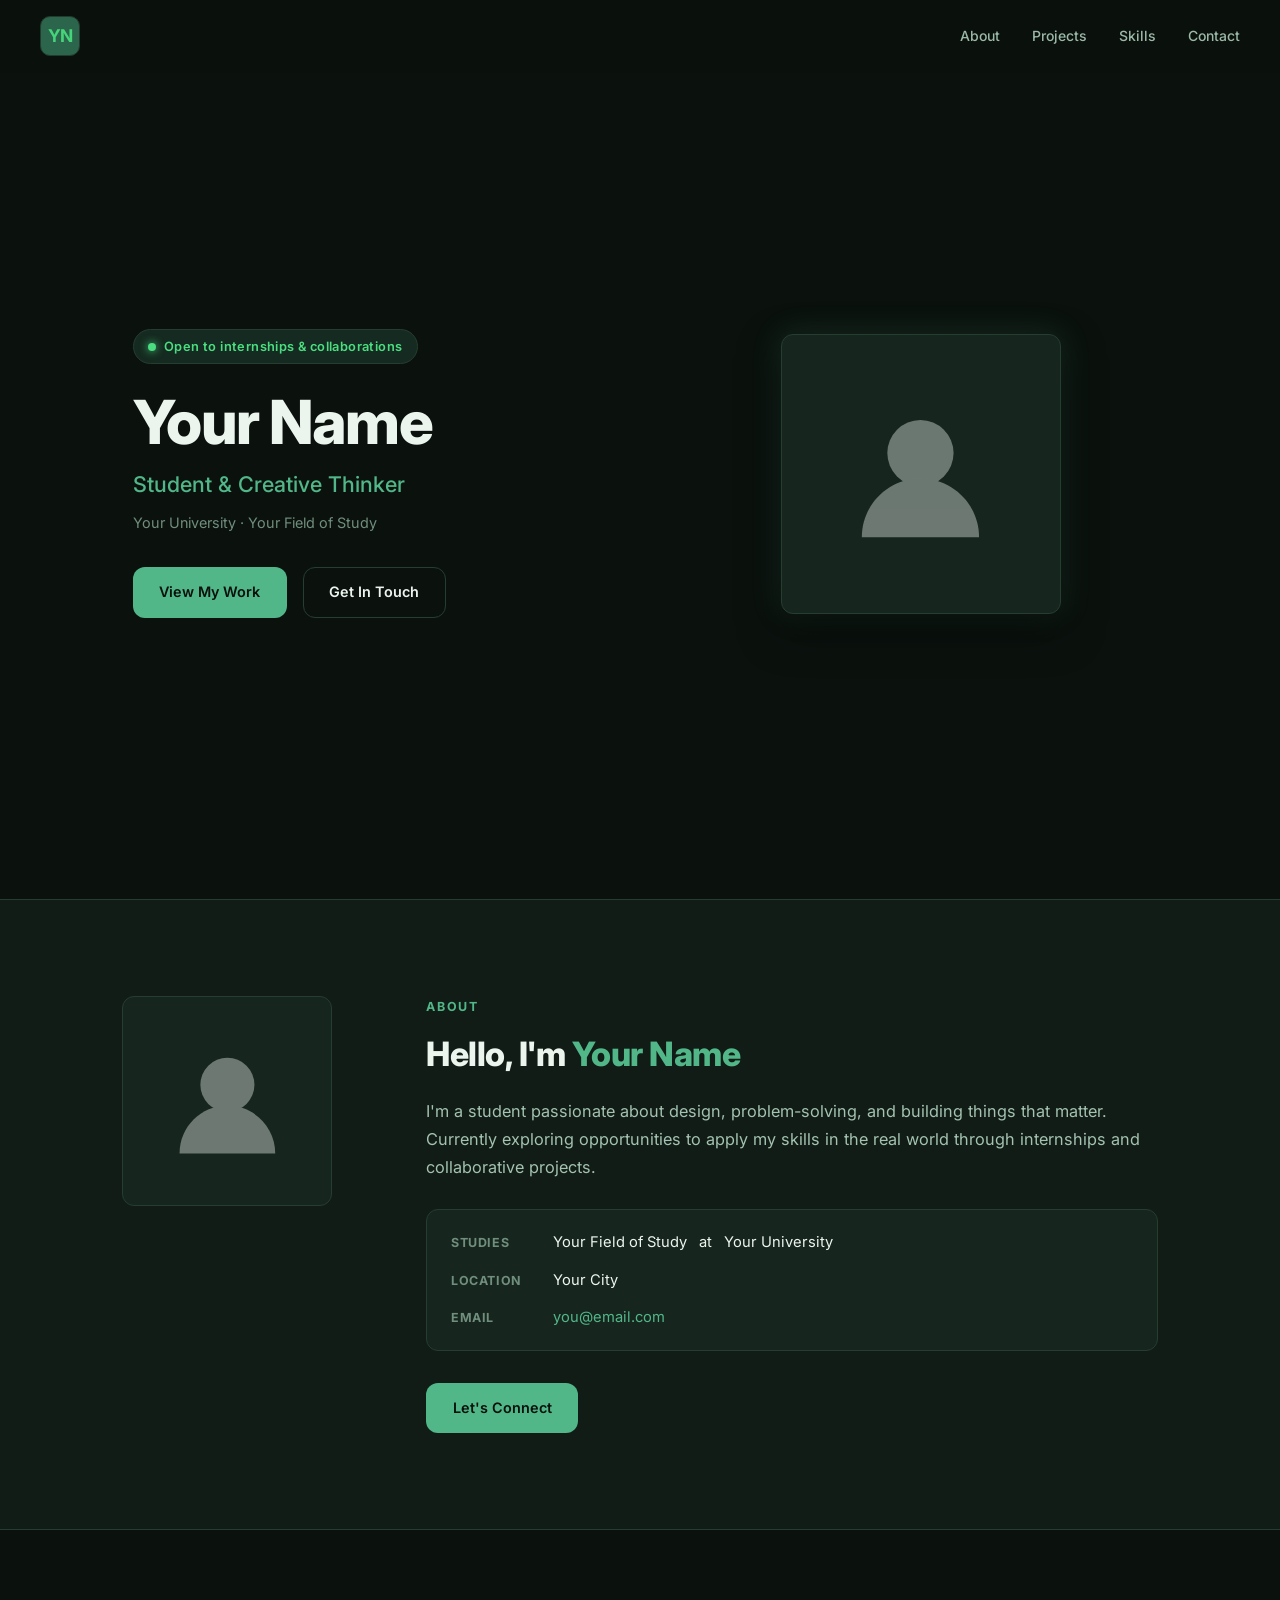
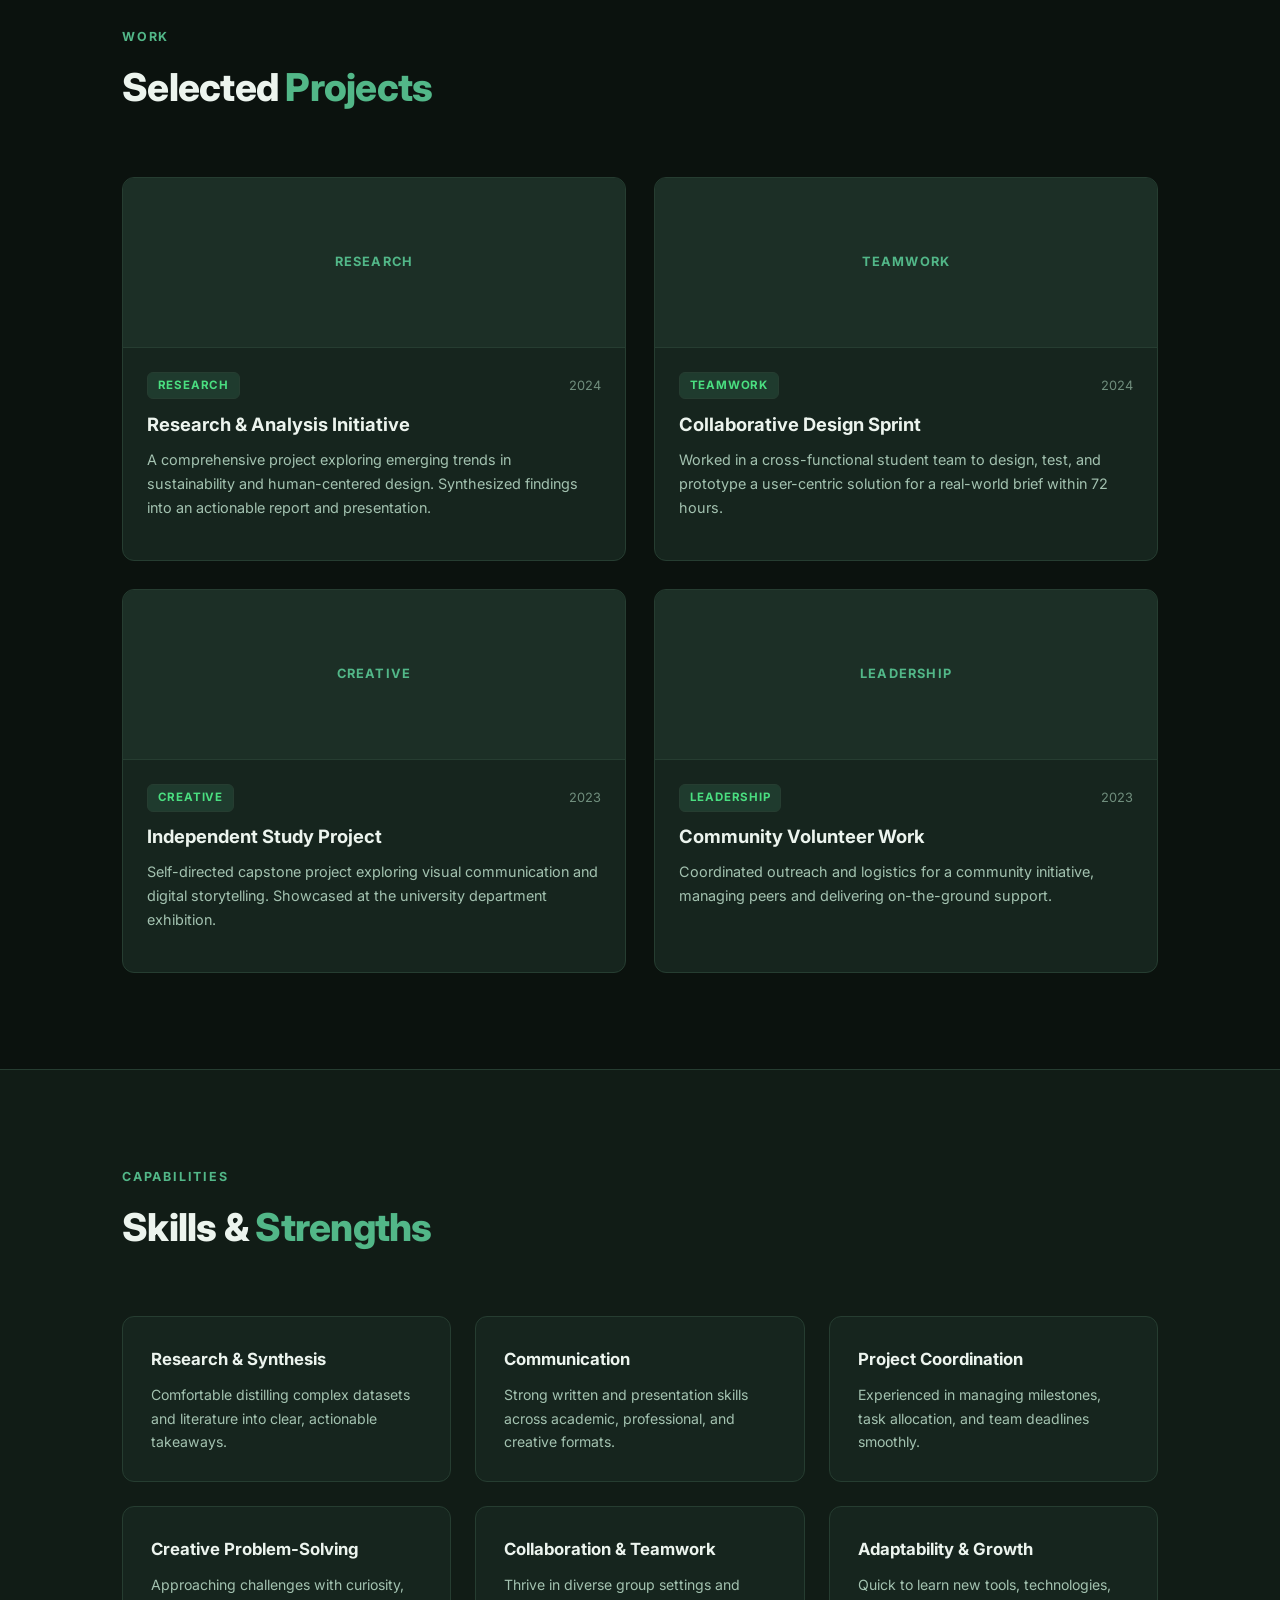
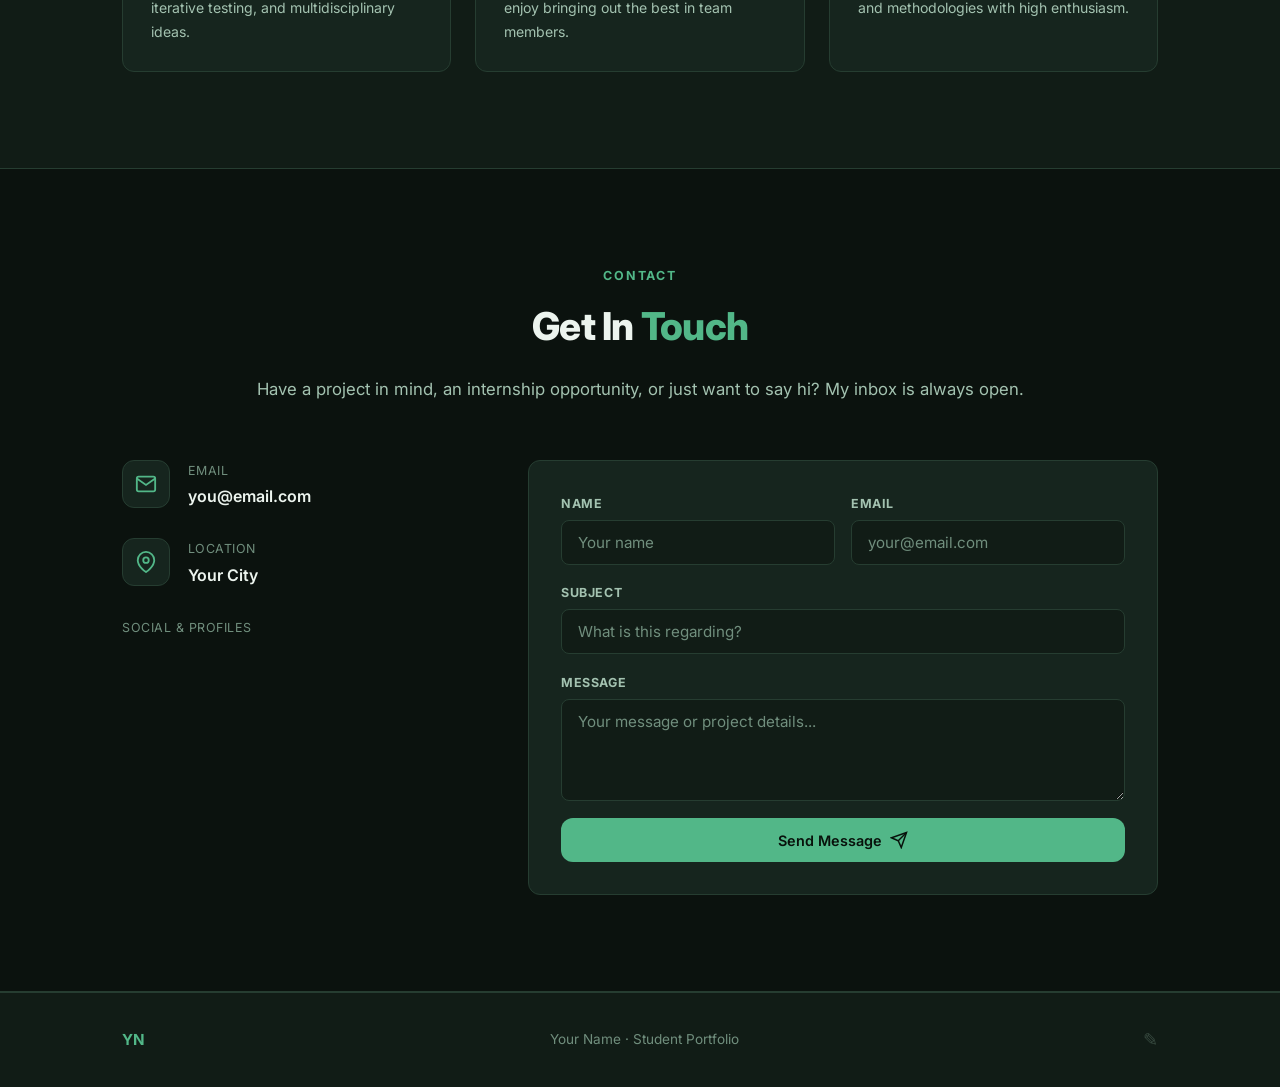
==== index.html @ 448040af "Add image upload capability, theme customization panel, and clean password placeholders" ====
<!DOCTYPE html>
<html lang="en">
<head>
  <meta charset="UTF-8" />
  <meta name="viewport" content="width=device-width, initial-scale=1.0" />
  <title>Portfolio</title>
  <link rel="stylesheet" href="style.css" />
  <link rel="preconnect" href="https://fonts.googleapis.com" />
  <link rel="preconnect" href="https://fonts.gstatic.com" crossorigin />
  <link href="https://fonts.googleapis.com/css2?family=Inter:wght@300;400;500;600;700;800&family=Outfit:wght@400;600;700&family=Playfair+Display:wght@600;700&family=Space+Grotesk:wght@500;700&display=swap" rel="stylesheet" />
</head>
<body>

  <!-- NAVBAR -->
  <nav class="navbar">
    <a href="#home" class="monogram" id="monogram">YN</a>
    <ul class="nav-links">
      <li><a href="#about">About</a></li>
      <li><a href="#projects">Projects</a></li>
      <li><a href="#skills">Skills</a></li>
      <li><a href="#contact">Contact</a></li>
    </ul>
    <button class="hamburger" id="hamburger" aria-label="Toggle menu">
      <span></span><span></span><span></span>
    </button>
  </nav>

  <!-- HERO -->
  <section id="home" class="hero">
    <div class="hero-left">
      <div class="hero-left-inner">
        <div class="hero-availability" id="hero-availability">
          <span class="hero-badge-dot"></span>
          <span id="hero-availability-text">Open to internships &amp; collaborations</span>
        </div>
        <h1 id="hero-name">Your Name</h1>
        <p class="hero-tagline" id="hero-tagline">Student &amp; Creative Thinker</p>
        <p class="hero-school" id="hero-school"></p>
        <div class="hero-cta">
          <a href="#projects" class="btn btn-green">View My Work</a>
          <a href="#contact" class="btn btn-outline">Get In Touch</a>
        </div>
      </div>
    </div>
    <div class="hero-right">
      <div class="hero-photo" id="hero-photo">
        <svg viewBox="0 0 120 120" fill="currentColor" xmlns="http://www.w3.org/2000/svg">
          <circle cx="60" cy="44" r="26" />
          <path d="M14 110c0-25.405 20.595-46 46-46s46 20.595 46 46" />
        </svg>
      </div>
    </div>
  </section>

  <!-- ABOUT -->
  <section id="about" class="section about reveal">
    <div class="container">
      <div class="about-grid">
        <div class="about-photo-wrap">
          <div class="about-photo" id="about-photo">
            <svg viewBox="0 0 120 120" fill="currentColor" xmlns="http://www.w3.org/2000/svg">
              <circle cx="60" cy="44" r="26" />
              <path d="M14 110c0-25.405 20.595-46 46-46s46 20.595 46 46" />
            </svg>
          </div>
        </div>
        <div class="about-content">
          <p class="label">About</p>
          <h2>Hello, I'm <span class="green-accent" id="about-name">Your Name</span></h2>
          <p class="about-bio" id="about-bio"></p>
          <div class="about-details">
            <div class="about-detail">
              <span class="detail-label">Studies</span>
              <span id="about-program"></span> at <span id="about-school"></span>
            </div>
            <div class="about-detail">
              <span class="detail-label">Location</span>
              <span id="about-location"></span>
            </div>
            <div class="about-detail">
              <span class="detail-label">Email</span>
              <a id="about-email-link" href="#" class="detail-link">
                <span id="about-email"></span>
              </a>
            </div>
          </div>
          <a href="#contact" class="btn btn-green">Let's Connect</a>
        </div>
      </div>
    </div>
  </section>

  <!-- PROJECTS -->
  <section id="projects" class="section projects">
    <div class="container">
      <div class="section-header reveal">
        <p class="label">Work</p>
        <h2>Selected <span class="green-accent">Projects</span></h2>
      </div>
      <div class="projects-grid reveal" id="projects-grid">
        <!-- Rendered by script.js -->
      </div>
    </div>
  </section>

  <!-- SKILLS -->
  <section id="skills" class="section skills">
    <div class="container">
      <div class="section-header reveal">
        <p class="label">Capabilities</p>
        <h2>Skills &amp; <span class="green-accent">Strengths</span></h2>
      </div>
      <div class="skills-grid reveal" id="skills-grid">
        <!-- Rendered by script.js -->
      </div>
    </div>
  </section>

  <!-- CONTACT -->
  <section id="contact" class="section contact reveal">
    <div class="container">
      <div class="section-header center">
        <p class="label center">Contact</p>
        <h2>Get In <span class="green-accent">Touch</span></h2>
      </div>
      <p class="contact-sub" id="contact-message">Have a project in mind, an internship opportunity, or just want to say hi? My inbox is always open.</p>
      
      <div class="contact-grid">
        <!-- Contact Info -->
        <div class="contact-info">
          <div class="contact-item">
            <div class="contact-icon">
              <svg xmlns="http://www.w3.org/2000/svg" width="22" height="22" viewBox="0 0 24 24" fill="none" stroke="currentColor" stroke-width="2"><path d="M4 4h16c1.1 0 2 .9 2 2v12c0 1.1-.9 2-2 2H4c-1.1 0-2-.9-2-2V6c0-1.1.9-2 2-2z"/><polyline points="22,6 12,13 2,6"/></svg>
            </div>
            <div>
              <p class="contact-item-label">Email</p>
              <a href="mailto:you@email.com" class="contact-item-value" id="contact-email-val">you@email.com</a>
            </div>
          </div>

          <div class="contact-item">
            <div class="contact-icon">
              <svg xmlns="http://www.w3.org/2000/svg" width="22" height="22" viewBox="0 0 24 24" fill="none" stroke="currentColor" stroke-width="2"><path d="M21 10c0 7-9 13-9 13s-9-6-9-13a9 9 0 0118 0z"/><circle cx="12" cy="10" r="3"/></svg>
            </div>
            <div>
              <p class="contact-item-label">Location</p>
              <span class="contact-item-value" id="contact-location-val">Your City</span>
            </div>
          </div>

          <div>
            <p class="contact-item-label" style="margin-bottom: 0.75rem;">Social &amp; Profiles</p>
            <div class="social-links">
              <a id="social-linkedin" href="#" class="social-link" aria-label="LinkedIn" target="_blank" rel="noopener">
                <svg width="20" height="20" viewBox="0 0 24 24" fill="none" stroke="currentColor" stroke-width="2"><path d="M16 8a6 6 0 016 6v7h-4v-7a2 2 0 00-2-2 2 2 0 00-2 2v7h-4v-7a6 6 0 016-6z"/><rect x="2" y="9" width="4" height="12"/><circle cx="4" cy="4" r="2"/></svg>
              </a>
              <a id="social-github" href="#" class="social-link" aria-label="GitHub" target="_blank" rel="noopener">
                <svg width="20" height="20" viewBox="0 0 24 24" fill="none" stroke="currentColor" stroke-width="2"><path d="M9 19c-5 1.5-5-2.5-7-3m14 6v-3.87a3.37 3.37 0 00-.94-2.61c3.14-.35 6.44-1.54 6.44-7A5.44 5.44 0 0020 4.77 5.07 5.07 0 0019.91 1S18.73.65 16 2.48a13.38 13.38 0 00-7 0C6.27.65 5.09 1 5.09 1A5.07 5.07 0 005 4.77a5.44 5.44 0 00-1.5 3.78c0 5.42 3.3 6.61 6.44 7A3.37 3.37 0 009 18.13V22"/></svg>
              </a>
              <a id="social-twitter" href="#" class="social-link" aria-label="Twitter" target="_blank" rel="noopener">
                <svg width="20" height="20" viewBox="0 0 24 24" fill="none" stroke="currentColor" stroke-width="2"><path d="M23 3a10.9 10.9 0 01-3.14 1.53 4.48 4.48 0 00-7.86 3v1A10.66 10.66 0 013 4s-4 9 5 13a11.64 11.64 0 01-7 2c9 5 20 0 20-11.5a4.5 4.5 0 00-.08-.83A7.72 7.72 0 0023 3z"/></svg>
              </a>
              <a id="social-instagram" href="#" class="social-link" aria-label="Instagram" target="_blank" rel="noopener">
                <svg width="20" height="20" viewBox="0 0 24 24" fill="none" stroke="currentColor" stroke-width="2"><rect x="2" y="2" width="20" height="20" rx="5" ry="5"/><path d="M16 11.37A4 4 0 1112.63 8 4 4 0 0116 11.37z"/><line x1="17.5" y1="6.5" x2="17.51" y2="6.5"/></svg>
              </a>
            </div>
          </div>
        </div>

        <!-- Interactive Contact Form -->
        <form class="contact-form" id="contactForm">
          <div class="form-row">
            <div class="form-group">
              <label for="c-name">Name</label>
              <input type="text" id="c-name" placeholder="Your name" required />
            </div>
            <div class="form-group">
              <label for="c-email">Email</label>
              <input type="email" id="c-email" placeholder="your@email.com" required />
            </div>
          </div>
          <div class="form-group">
            <label for="c-subject">Subject</label>
            <input type="text" id="c-subject" placeholder="What is this regarding?" />
          </div>
          <div class="form-group">
            <label for="c-message">Message</label>
            <textarea id="c-message" rows="4" placeholder="Your message or project details..." required></textarea>
          </div>
          <button type="submit" class="btn btn-green btn-full">
            Send Message
            <svg xmlns="http://www.w3.org/2000/svg" width="18" height="18" viewBox="0 0 24 24" fill="none" stroke="currentColor" stroke-width="2"><line x1="22" y1="2" x2="11" y2="13"/><polygon points="22 2 15 22 11 13 2 9 22 2"/></svg>
          </button>
          <p class="form-success" id="formSuccess">✓ Message sent! Thank you for reaching out.</p>
        </form>
      </div>
    </div>
  </section>

  <!-- FOOTER -->
  <footer class="footer">
    <div class="container footer-inner">
      <span class="footer-monogram" id="footer-monogram">YN</span>
      <p id="footer-name"></p>
      <a href="admin.html" class="admin-link" title="Admin Dashboard">&#9998;</a>
    </div>
  </footer>

  <script src="script.js"></script>
</body>
</html>
---- style.css ----
/* ─── RESET & BASE ─── */
*, *::before, *::after { box-sizing: border-box; margin: 0; padding: 0; }

:root {
  --font-family: 'Inter', sans-serif;
  --bg:          #0b120e;
  --bg-subtle:   #111c16;
  --bg-card:     #16251e;
  --bg-card-alt: #1c2f26;
  --border:      #263d31;
  --border-focus:#4ade80;
  
  --text:        #ecf4ee;
  --text-mid:    #a3c2b0;
  --text-muted:  #708e7d;
  
  --green:       #52b788;
  --green-bright:#4ade80;
  --green-dark:  #2d6a4f;
  --green-glow:  rgba(82, 183, 136, 0.18);
  --green-badge: rgba(82, 183, 136, 0.15);

  --radius:      12px;
  --transition:  0.25s ease;
  --shadow:      0 4px 24px rgba(0,0,0,0.35);
}

html { scroll-behavior: smooth; }
body {
  font-family: var(--font-family);
  background: var(--bg);
  color: var(--text);
  line-height: 1.7;
  overflow-x: hidden;
  transition: background-color var(--transition), color var(--transition);
}
a { text-decoration: none; color: inherit; }
ul { list-style: none; }

::-webkit-scrollbar { width: 6px; }
::-webkit-scrollbar-track { background: var(--bg); }
::-webkit-scrollbar-thumb { background: var(--border); border-radius: 3px; }

/* ─── NAVBAR ─── */
.navbar {
  position: fixed; top: 0; left: 0; right: 0; z-index: 100;
  display: flex; align-items: center; justify-content: space-between;
  padding: 1rem 2.5rem;
  background: var(--bg);
  opacity: 0.96;
  backdrop-filter: blur(14px);
  border-bottom: 1px solid transparent;
  transition: border-color var(--transition), box-shadow var(--transition);
}
.navbar.scrolled {
  border-color: var(--border);
  box-shadow: 0 4px 20px rgba(0,0,0,0.5);
}
.monogram {
  font-size: 1.1rem; font-weight: 700; letter-spacing: -0.5px;
  width: 40px; height: 40px; border-radius: 10px;
  background: var(--green-dark); color: var(--green-bright);
  border: 1px solid var(--border);
  display: flex; align-items: center; justify-content: center;
}
.nav-links { display: flex; gap: 2rem; }
.nav-links a {
  font-size: 0.875rem; font-weight: 500;
  color: var(--text-mid);
  transition: color var(--transition);
  position: relative;
  padding-bottom: 2px;
}
.nav-links a::after {
  content: ''; position: absolute; bottom: -2px; left: 0;
  width: 0; height: 2px; background: var(--green);
  transition: width var(--transition); border-radius: 2px;
}
.nav-links a:hover { color: var(--text); }
.nav-links a:hover::after { width: 100%; }

.hamburger {
  display: none; flex-direction: column; gap: 5px;
  background: none; border: none; cursor: pointer; padding: 4px;
}
.hamburger span {
  display: block; width: 22px; height: 2px;
  background: var(--text); border-radius: 2px;
}

/* ─── BUTTONS ─── */
.btn {
  display: inline-flex; align-items: center; justify-content: center; gap: 8px;
  padding: 0.75rem 1.6rem; border-radius: var(--radius);
  font-weight: 600; font-size: 0.9rem;
  transition: all var(--transition);
  border: 1.5px solid transparent; cursor: pointer;
  font-family: inherit;
}
.btn-green {
  background: var(--green);
  color: #08110b;
}
.btn-green:hover {
  background: var(--green-bright);
  box-shadow: 0 0 20px var(--green-glow);
}
.btn-outline {
  background: transparent;
  border-color: var(--border);
  color: var(--text);
}
.btn-outline:hover {
  border-color: var(--green);
  color: var(--green-bright);
  background: var(--green-badge);
}
.btn-full { width: 100%; }

/* ─── HERO ─── */
.hero {
  min-height: 100vh;
  display: flex;
  align-items: center;
  position: relative;
  border-bottom: 1px solid var(--border);
}
.hero-left {
  flex: 1.2;
  display: flex;
  align-items: center;
  justify-content: flex-end;
  padding: 8rem 4rem 5rem 2.5rem;
}
.hero-left-inner { max-width: 520px; width: 100%; }

.hero-availability {
  display: inline-flex; align-items: center; gap: 8px;
  background: var(--green-badge);
  border: 1px solid var(--border);
  color: var(--green-bright);
  font-size: 0.8rem; font-weight: 600; letter-spacing: 0.4px;
  padding: 0.35rem 0.9rem; border-radius: 20px;
  margin-bottom: 1.5rem;
}
.hero-badge-dot {
  width: 8px; height: 8px; border-radius: 50%;
  background: var(--green-bright);
  box-shadow: 0 0 8px var(--green-bright);
}

.hero-left h1 {
  font-size: clamp(2.4rem, 5vw, 3.8rem);
  font-weight: 800; color: var(--text);
  letter-spacing: -1.5px; line-height: 1.12;
  margin-bottom: 0.6rem;
}
.hero-tagline {
  font-size: clamp(1.1rem, 2.2vw, 1.35rem);
  color: var(--green); font-weight: 500;
  margin-bottom: 0.5rem;
}
.hero-school {
  font-size: 0.9rem; color: var(--text-muted);
  margin-bottom: 2rem;
}
.hero-cta { display: flex; gap: 1rem; flex-wrap: wrap; }

.hero-right {
  flex: 0.9;
  display: flex; align-items: center; justify-content: flex-start;
  padding: 8rem 2.5rem 5rem 4rem;
}
.hero-photo {
  width: 280px; height: 280px;
  border-radius: var(--radius);
  background: var(--bg-card);
  border: 1px solid var(--border);
  display: flex; align-items: center; justify-content: center;
  overflow: hidden;
  background-size: cover; background-position: center;
  box-shadow: 0 16px 40px rgba(0,0,0,0.5), 0 0 30px var(--green-glow);
}
.hero-photo svg { width: 55%; height: 55%; opacity: 0.4; }
.hero-photo.has-photo svg { display: none; }

/* ─── SECTIONS ─── */
.section { padding: 6rem 0; border-bottom: 1px solid var(--border); }
.container { max-width: 1100px; margin: 0 auto; padding: 0 2rem; }

.label {
  font-size: 0.78rem; font-weight: 700;
  text-transform: uppercase; letter-spacing: 1.8px;
  color: var(--green); margin-bottom: 0.5rem;
}
.label.center { text-align: center; }
.section-header { margin-bottom: 3.5rem; }
.section-header.center { text-align: center; }
.section-header h2 {
  font-size: clamp(1.8rem, 3.5vw, 2.4rem);
  font-weight: 800; letter-spacing: -0.75px;
}
.green-accent { color: var(--green); }

/* ─── ABOUT ─── */
.about { background: var(--bg-subtle); }
.about-grid { display: grid; grid-template-columns: 240px 1fr; gap: 4rem; align-items: start; }
.about-photo {
  width: 210px; height: 210px; border-radius: var(--radius);
  background: var(--bg-card); border: 1px solid var(--border);
  overflow: hidden;
  display: flex; align-items: center; justify-content: center;
  background-size: cover; background-position: center;
}
.about-photo svg { width: 60%; height: 60%; opacity: 0.4; }
.about-photo.has-photo svg { display: none; }
.about-content h2 { font-size: clamp(1.6rem, 3vw, 2.1rem); font-weight: 800; letter-spacing: -0.5px; margin-bottom: 1rem; }
.about-bio { color: var(--text-mid); margin-bottom: 1.75rem; font-size: 1.02rem; }
.about-details {
  display: flex; flex-direction: column; gap: 0.75rem;
  margin-bottom: 2rem; background: var(--bg-card);
  padding: 1.25rem 1.5rem; border-radius: var(--radius);
  border: 1px solid var(--border);
}
.about-detail { font-size: 0.92rem; display: flex; gap: 0.75rem; align-items: baseline; }
.detail-label {
  font-weight: 700; color: var(--text-muted); min-width: 90px;
  font-size: 0.78rem; text-transform: uppercase; letter-spacing: 0.6px;
}
.detail-link { color: var(--green); }
.detail-link:hover { color: var(--green-bright); text-decoration: underline; }

/* ─── PROJECTS ─── */
.projects-grid { display: grid; grid-template-columns: repeat(2, 1fr); gap: 1.75rem; }
.project-card {
  border: 1px solid var(--border); border-radius: var(--radius);
  overflow: hidden; background: var(--bg-card);
  transition: transform var(--transition), box-shadow var(--transition), border-color var(--transition);
  display: flex; flex-direction: column;
}
.project-card:hover {
  transform: translateY(-5px);
  box-shadow: 0 12px 35px rgba(0,0,0,0.5), 0 0 20px var(--green-glow);
  border-color: var(--green);
}
.project-img {
  height: 170px; background: var(--bg-card-alt);
  background-size: cover; background-position: center;
  border-bottom: 1px solid var(--border);
}
.project-img-placeholder {
  display: flex; align-items: center; justify-content: center;
  font-size: 0.8rem; font-weight: 700; letter-spacing: 1.2px;
  text-transform: uppercase; color: var(--green);
  background: var(--bg-card-alt);
}
.project-body { padding: 1.5rem; display: flex; flex-direction: column; flex: 1; }
.project-meta { display: flex; justify-content: space-between; align-items: center; margin-bottom: 0.6rem; }
.project-category {
  font-size: 0.72rem; font-weight: 700; text-transform: uppercase;
  letter-spacing: 0.8px; color: var(--green-bright);
  background: var(--green-badge); border: 1px solid var(--border);
  padding: 0.2rem 0.6rem; border-radius: 6px;
}
.project-year { font-size: 0.8rem; color: var(--text-muted); }
.project-title { font-size: 1.15rem; font-weight: 700; margin-bottom: 0.5rem; }
.project-desc { font-size: 0.9rem; color: var(--text-mid); line-height: 1.65; margin-bottom: 1rem; flex: 1; }
.project-link {
  font-size: 0.85rem; font-weight: 600; color: var(--green);
  display: inline-flex; align-items: center; gap: 4px;
}
.project-link:hover { color: var(--green-bright); text-decoration: underline; }

/* ─── SKILLS ─── */
.skills { background: var(--bg-subtle); }
.skills-grid { display: grid; grid-template-columns: repeat(3, 1fr); gap: 1.5rem; }
.skill-card {
  background: var(--bg-card); border: 1px solid var(--border);
  border-radius: var(--radius); padding: 1.75rem;
  transition: border-color var(--transition), box-shadow var(--transition);
}
.skill-card:hover {
  border-color: var(--green);
  box-shadow: 0 6px 20px rgba(0,0,0,0.3);
}
.skill-title { font-size: 1.05rem; font-weight: 700; margin-bottom: 0.6rem; color: var(--text); }
.skill-desc { font-size: 0.88rem; color: var(--text-mid); line-height: 1.65; }

/* ─── CONTACT SECTION ─── */
.contact { background: var(--bg); }
.contact-sub {
  text-align: center; color: var(--text-mid);
  margin-top: -2.5rem; margin-bottom: 3.5rem; font-size: 1.05rem;
}
.contact-grid {
  display: grid; grid-template-columns: 1fr 1.5fr;
  gap: 4rem; align-items: start;
}
.contact-info { display: flex; flex-direction: column; gap: 1.75rem; }
.contact-item { display: flex; align-items: flex-start; gap: 1.1rem; }
.contact-icon {
  width: 48px; height: 48px; flex-shrink: 0;
  background: var(--bg-card); border: 1px solid var(--border);
  border-radius: 12px; display: flex; align-items: center; justify-content: center;
  color: var(--green);
}
.contact-item-label { font-size: 0.78rem; color: var(--text-muted); text-transform: uppercase; letter-spacing: 0.5px; margin-bottom: 2px; }
.contact-item-value { font-weight: 600; font-size: 1rem; color: var(--text); }
a.contact-item-value:hover { color: var(--green); }

.social-links { display: flex; gap: 0.75rem; margin-top: 0.5rem; flex-wrap: wrap; }
.social-link {
  width: 44px; height: 44px;
  background: var(--bg-card); border: 1px solid var(--border);
  border-radius: 10px; display: flex; align-items: center; justify-content: center;
  color: var(--text-mid); transition: all var(--transition);
}
.social-link:hover {
  border-color: var(--green); color: var(--green-bright);
  background: var(--green-badge); box-shadow: 0 0 14px var(--green-glow);
}

.contact-form {
  background: var(--bg-card);
  border: 1px solid var(--border);
  border-radius: var(--radius);
  padding: 2rem;
  display: flex; flex-direction: column; gap: 1.1rem;
}
.form-row { display: grid; grid-template-columns: 1fr 1fr; gap: 1rem; }
.form-group { display: flex; flex-direction: column; gap: 0.4rem; }
.form-group label {
  font-size: 0.8rem; font-weight: 600;
  color: var(--text-mid); text-transform: uppercase; letter-spacing: 0.5px;
}
.form-group input,
.form-group textarea,
.form-group select {
  background: var(--bg-subtle);
  border: 1px solid var(--border);
  border-radius: 8px;
  padding: 0.75rem 1rem;
  color: var(--text);
  font-family: inherit; font-size: 0.95rem;
  transition: border-color var(--transition), box-shadow var(--transition);
  resize: vertical;
}
.form-group input::placeholder,
.form-group textarea::placeholder { color: var(--text-muted); }
.form-group input:focus,
.form-group textarea:focus,
.form-group select:focus {
  outline: none; border-color: var(--border-focus);
  box-shadow: 0 0 0 3px var(--green-glow);
  background: var(--bg);
}
.form-success {
  text-align: center; color: var(--green-bright);
  font-size: 0.92rem; display: none; font-weight: 600;
  background: var(--green-badge); padding: 0.75rem;
  border-radius: 8px; border: 1px solid var(--border);
}
.form-success.visible { display: block; }

/* ─── FOOTER ─── */
.footer {
  background: var(--bg-subtle); padding: 2rem;
  border-top: 1px solid var(--border);
}
.footer-inner {
  display: flex; align-items: center; justify-content: space-between;
}
.footer-monogram { font-size: 0.95rem; font-weight: 700; color: var(--green); }
.footer p { font-size: 0.85rem; color: var(--text-muted); }
.admin-link {
  font-size: 1.1rem; color: var(--text-muted); opacity: 0.4;
  transition: opacity var(--transition), color var(--transition);
}
.admin-link:hover { opacity: 1; color: var(--green); }

/* ─── SCROLL REVEAL ─── */
.reveal { opacity: 0; transform: translateY(24px); transition: opacity 0.5s ease, transform 0.5s ease; }
.reveal.visible { opacity: 1; transform: none; }

/* ─── IMAGE UPLOAD PREVIEW WIDGET ─── */
.image-upload-wrap {
  display: flex; gap: 1rem; align-items: center; margin-top: 0.5rem;
}
.image-preview-thumb {
  width: 72px; height: 72px; border-radius: 10px;
  background: var(--bg-subtle); border: 1px solid var(--border);
  background-size: cover; background-position: center;
  display: flex; align-items: center; justify-content: center;
  font-size: 0.7rem; color: var(--text-muted); text-align: center;
  flex-shrink: 0;
}
.image-upload-controls { display: flex; flex-direction: column; gap: 0.4rem; flex: 1; }
.file-btn {
  display: inline-flex; align-items: center; gap: 6px;
  background: var(--bg-card-alt); border: 1px dashed var(--border);
  padding: 0.5rem 0.9rem; border-radius: 8px; font-size: 0.82rem;
  color: var(--text); cursor: pointer; transition: all var(--transition);
  font-weight: 500;
}
.file-btn:hover { border-color: var(--green); color: var(--green-bright); }

/* ─── THEME SWATCHES ─── */
.theme-presets-grid {
  display: grid; grid-template-columns: repeat(auto-fill, minmax(180px, 1fr)); gap: 1rem;
  margin-bottom: 2rem;
}
.theme-preset-card {
  background: var(--bg-subtle); border: 1.5px solid var(--border);
  border-radius: var(--radius); padding: 1rem; cursor: pointer;
  transition: all var(--transition); text-align: left;
}
.theme-preset-card:hover {
  border-color: var(--green); transform: translateY(-2px);
}
.theme-preset-card.active {
  border-color: var(--green-bright); background: var(--green-badge);
}
.preset-colors-row {
  display: flex; gap: 6px; margin-bottom: 0.6rem;
}
.preset-color-dot {
  width: 22px; height: 22px; border-radius: 50%;
  border: 1px solid rgba(255,255,255,0.15);
}
.preset-name { font-size: 0.9rem; font-weight: 700; margin-bottom: 2px; }
.preset-desc { font-size: 0.75rem; color: var(--text-muted); }

.color-pickers-grid {
  display: grid; grid-template-columns: repeat(auto-fill, minmax(220px, 1fr)); gap: 1.25rem;
}
.color-picker-item {
  display: flex; align-items: center; justify-content: space-between;
  background: var(--bg-subtle); padding: 0.85rem 1.1rem;
  border-radius: 8px; border: 1px solid var(--border);
}
.color-picker-label { font-size: 0.82rem; font-weight: 600; color: var(--text-mid); }
.color-input-wrap {
  display: flex; align-items: center; gap: 8px;
}
.color-input-wrap input[type="color"] {
  -webkit-appearance: none; border: none; width: 34px; height: 34px;
  border-radius: 8px; cursor: pointer; background: transparent; padding: 0;
}
.color-input-wrap input[type="color"]::-webkit-color-swatch-wrapper { padding: 0; }
.color-input-wrap input[type="color"]::-webkit-color-swatch { border-radius: 8px; border: 1px solid var(--border); }
.color-hex-text { font-family: monospace; font-size: 0.8rem; color: var(--text-muted); width: 65px; }

/* ─── ADMIN STYLES ─── */
.admin-page { font-family: var(--font-family); background: var(--bg); min-height: 100vh; color: var(--text); }

.login-wrap {
  min-height: 100vh; display: flex; align-items: center; justify-content: center;
  background: var(--bg); padding: 1.5rem;
}
.login-box {
  background: var(--bg-card); border: 1px solid var(--border);
  border-radius: 16px; padding: 3rem 2.5rem;
  width: 100%; max-width: 400px;
  box-shadow: 0 16px 40px rgba(0,0,0,0.5);
  text-align: center;
}
.login-logo {
  width: 56px; height: 56px; border-radius: 14px;
  background: var(--green-dark); color: var(--green-bright);
  border: 1px solid var(--border);
  font-size: 1.3rem; font-weight: 700;
  display: flex; align-items: center; justify-content: center;
  margin: 0 auto 1.5rem;
}
.login-box h1 { font-size: 1.35rem; font-weight: 700; margin-bottom: 0.35rem; }
.login-box p { font-size: 0.9rem; color: var(--text-muted); margin-bottom: 1.75rem; }
.login-box input {
  width: 100%; padding: 0.8rem 1rem;
  border: 1px solid var(--border); border-radius: 8px;
  font-family: inherit; font-size: 0.95rem; color: var(--text);
  margin-bottom: 0.85rem; background: var(--bg-subtle);
  transition: border-color var(--transition), box-shadow var(--transition);
}
.login-box input:focus { outline: none; border-color: var(--green); box-shadow: 0 0 0 3px var(--green-glow); }
.login-box button {
  width: 100%; padding: 0.8rem; background: var(--green);
  color: #08110b; border: none; border-radius: 8px;
  font-family: inherit; font-size: 0.95rem; font-weight: 700;
  cursor: pointer; transition: background var(--transition);
}
.login-box button:hover { background: var(--green-bright); }
.login-error { color: #f87171; font-size: 0.85rem; margin-top: 0.6rem; display: none; }
.login-error.show { display: block; }

/* ADMIN LAYOUT */
.admin-layout { display: flex; min-height: 100vh; }
.admin-sidebar {
  width: 230px; flex-shrink: 0;
  background: var(--bg-subtle); border-right: 1px solid var(--border);
  display: flex; flex-direction: column;
  padding: 1.5rem 0; position: sticky; top: 0; height: 100vh; overflow-y: auto;
}
.admin-brand {
  display: flex; align-items: center; gap: 0.75rem;
  padding: 0 1.25rem 1.25rem;
  border-bottom: 1px solid var(--border);
  margin-bottom: 1rem;
}
.admin-brand-logo {
  width: 38px; height: 38px; border-radius: 8px;
  background: var(--green-dark); color: var(--green-bright);
  font-size: 0.9rem; font-weight: 700;
  display: flex; align-items: center; justify-content: center;
  border: 1px solid var(--border);
}
.admin-brand-name { font-size: 0.9rem; font-weight: 700; color: var(--text); }
.admin-brand-name small { display: block; font-weight: 400; color: var(--text-muted); font-size: 0.72rem; }

.admin-nav { display: flex; flex-direction: column; flex: 1; padding: 0 0.75rem; gap: 4px; }
.admin-tab {
  display: flex; align-items: center; gap: 0.65rem;
  padding: 0.65rem 0.85rem; border-radius: 8px;
  font-size: 0.88rem; font-weight: 500; color: var(--text-mid);
  cursor: pointer; border: none; background: none; width: 100%; text-align: left;
  transition: all var(--transition); font-family: inherit;
}
.admin-tab:hover { background: var(--bg-card); color: var(--text); }
.admin-tab.active { background: var(--green-badge); color: var(--green-bright); font-weight: 600; border: 1px solid var(--border); }

.admin-sidebar-footer {
  padding: 1rem 0.75rem 0; border-top: 1px solid var(--border);
  margin-top: auto; display: flex; flex-direction: column; gap: 0.5rem;
}
.admin-footer-link {
  display: flex; align-items: center; gap: 0.6rem; font-size: 0.82rem;
  color: var(--text-muted); padding: 0.5rem 0.75rem; border-radius: 6px;
  cursor: pointer; border: none; background: none; width: 100%; text-align: left;
  transition: all var(--transition); font-family: inherit;
}
.admin-footer-link:hover { background: var(--bg-card); color: var(--text); }
.admin-footer-link.danger:hover { background: rgba(239,68,68,0.15); color: #f87171; }

.admin-main { flex: 1; padding: 2.25rem; overflow-y: auto; background: var(--bg); }
.admin-tab-content { display: none; }
.admin-tab-content.active { display: block; }

.admin-section-header { display: flex; align-items: center; justify-content: space-between; margin-bottom: 2rem; }
.admin-section-header h2 { font-size: 1.3rem; font-weight: 800; }
.admin-section-header p { font-size: 0.85rem; color: var(--text-muted); margin-top: 0.2rem; }

.admin-card {
  background: var(--bg-card); border: 1px solid var(--border);
  border-radius: var(--radius); padding: 1.75rem; margin-bottom: 1.5rem;
}
.admin-card-header { display: flex; align-items: center; justify-content: space-between; margin-bottom: 1.25rem; }
.admin-card-header h3 { font-size: 1rem; font-weight: 700; color: var(--text); }
.admin-card-header p { font-size: 0.82rem; color: var(--text-muted); }

.form-grid { display: grid; grid-template-columns: 1fr 1fr; gap: 1.1rem; }
.form-grid.cols-1 { grid-template-columns: 1fr; }
.form-group { display: flex; flex-direction: column; gap: 0.35rem; }
.form-group.span-2 { grid-column: span 2; }
.form-group label {
  font-size: 0.78rem; font-weight: 700; color: var(--text-mid);
  text-transform: uppercase; letter-spacing: 0.6px;
}

.btn-sm { padding: 0.5rem 1.1rem; font-size: 0.85rem; }
.btn-danger { background: rgba(239,68,68,0.15); color: #f87171; border: 1px solid rgba(239,68,68,0.3); }
.btn-danger:hover { background: rgba(239,68,68,0.25); }
.btn-ghost { background: transparent; border: 1px solid var(--border); color: var(--text-mid); }
.btn-ghost:hover { background: var(--bg-card-alt); color: var(--text); }

.save-bar { display: flex; align-items: center; gap: 1rem; margin-top: 1.5rem; }
.save-msg { font-size: 0.85rem; color: var(--green-bright); display: none; font-weight: 600; }
.save-msg.show { display: block; }

/* ITEM LIST */
.item-list { display: flex; flex-direction: column; gap: 0.85rem; }
.item-row {
  background: var(--bg-subtle); border: 1px solid var(--border);
  border-radius: 10px; padding: 1rem 1.25rem;
  display: flex; align-items: flex-start; gap: 1rem;
}
.item-row-body { flex: 1; }
.item-row-title { font-size: 0.95rem; font-weight: 700; margin-bottom: 0.25rem; color: var(--text); }
.item-row-desc { font-size: 0.85rem; color: var(--text-mid); }
.item-row-actions { display: flex; gap: 0.5rem; flex-shrink: 0; }
.item-row-actions button {
  padding: 0.35rem 0.75rem; font-size: 0.78rem; border-radius: 6px;
  cursor: pointer; border: 1px solid var(--border);
  background: var(--bg-card); color: var(--text-mid);
  font-family: inherit; font-weight: 600; transition: all var(--transition);
}
.item-row-actions button:hover { background: var(--bg-card-alt); color: var(--text); border-color: var(--green); }
.item-row-actions button.delete:hover { background: rgba(239,68,68,0.15); color: #f87171; border-color: rgba(239,68,68,0.3); }

/* MODAL */
.modal-overlay {
  position: fixed; inset: 0; background: rgba(0,0,0,0.6);
  z-index: 1000; display: flex; align-items: center; justify-content: center;
  backdrop-filter: blur(6px);
}
.modal-overlay[hidden] { display: none; }
.modal {
  background: var(--bg-card); border: 1px solid var(--border);
  border-radius: 16px; padding: 2rem; width: 100%; max-width: 560px;
  max-height: 90vh; overflow-y: auto;
  box-shadow: 0 20px 60px rgba(0,0,0,0.7);
}
.modal-header { display: flex; align-items: center; justify-content: space-between; margin-bottom: 1.5rem; }
.modal-header h3 { font-size: 1.15rem; font-weight: 700; color: var(--text); }
.modal-close { background: none; border: none; font-size: 1.5rem; cursor: pointer; color: var(--text-muted); line-height: 1; padding: 0; }
.modal-close:hover { color: var(--text); }
.modal-footer { display: flex; justify-content: flex-end; gap: 0.75rem; margin-top: 1.5rem; }

/* RESPONSIVE */
@media (max-width: 900px) {
  .hero { flex-direction: column; text-align: center; }
  .hero-left { padding: 7rem 2rem 3rem; justify-content: center; }
  .hero-left-inner { max-width: 100%; }
  .hero-cta { justify-content: center; }
  .hero-right { flex: none; width: 100%; justify-content: center; padding: 1.5rem 2rem 4rem; }
  .about-grid { grid-template-columns: 1fr; gap: 2rem; }
  .about-photo { margin: 0 auto; }
  .projects-grid { grid-template-columns: 1fr; }
  .skills-grid { grid-template-columns: repeat(2, 1fr); }
  .contact-grid { grid-template-columns: 1fr; gap: 2.5rem; }
  .form-row { grid-template-columns: 1fr; }
}

@media (max-width: 600px) {
  .navbar { padding: 0.9rem 1.25rem; }
  .nav-links {
    display: none; position: absolute; top: 100%; left: 0; right: 0;
    background: var(--bg-subtle); border-bottom: 1px solid var(--border);
    flex-direction: column; padding: 1.25rem 1.5rem; gap: 0.85rem;
  }
  .nav-links.open { display: flex; }
  .hamburger { display: flex; }
  .skills-grid { grid-template-columns: 1fr; }
  .footer-inner { flex-direction: column; gap: 0.6rem; text-align: center; }
}
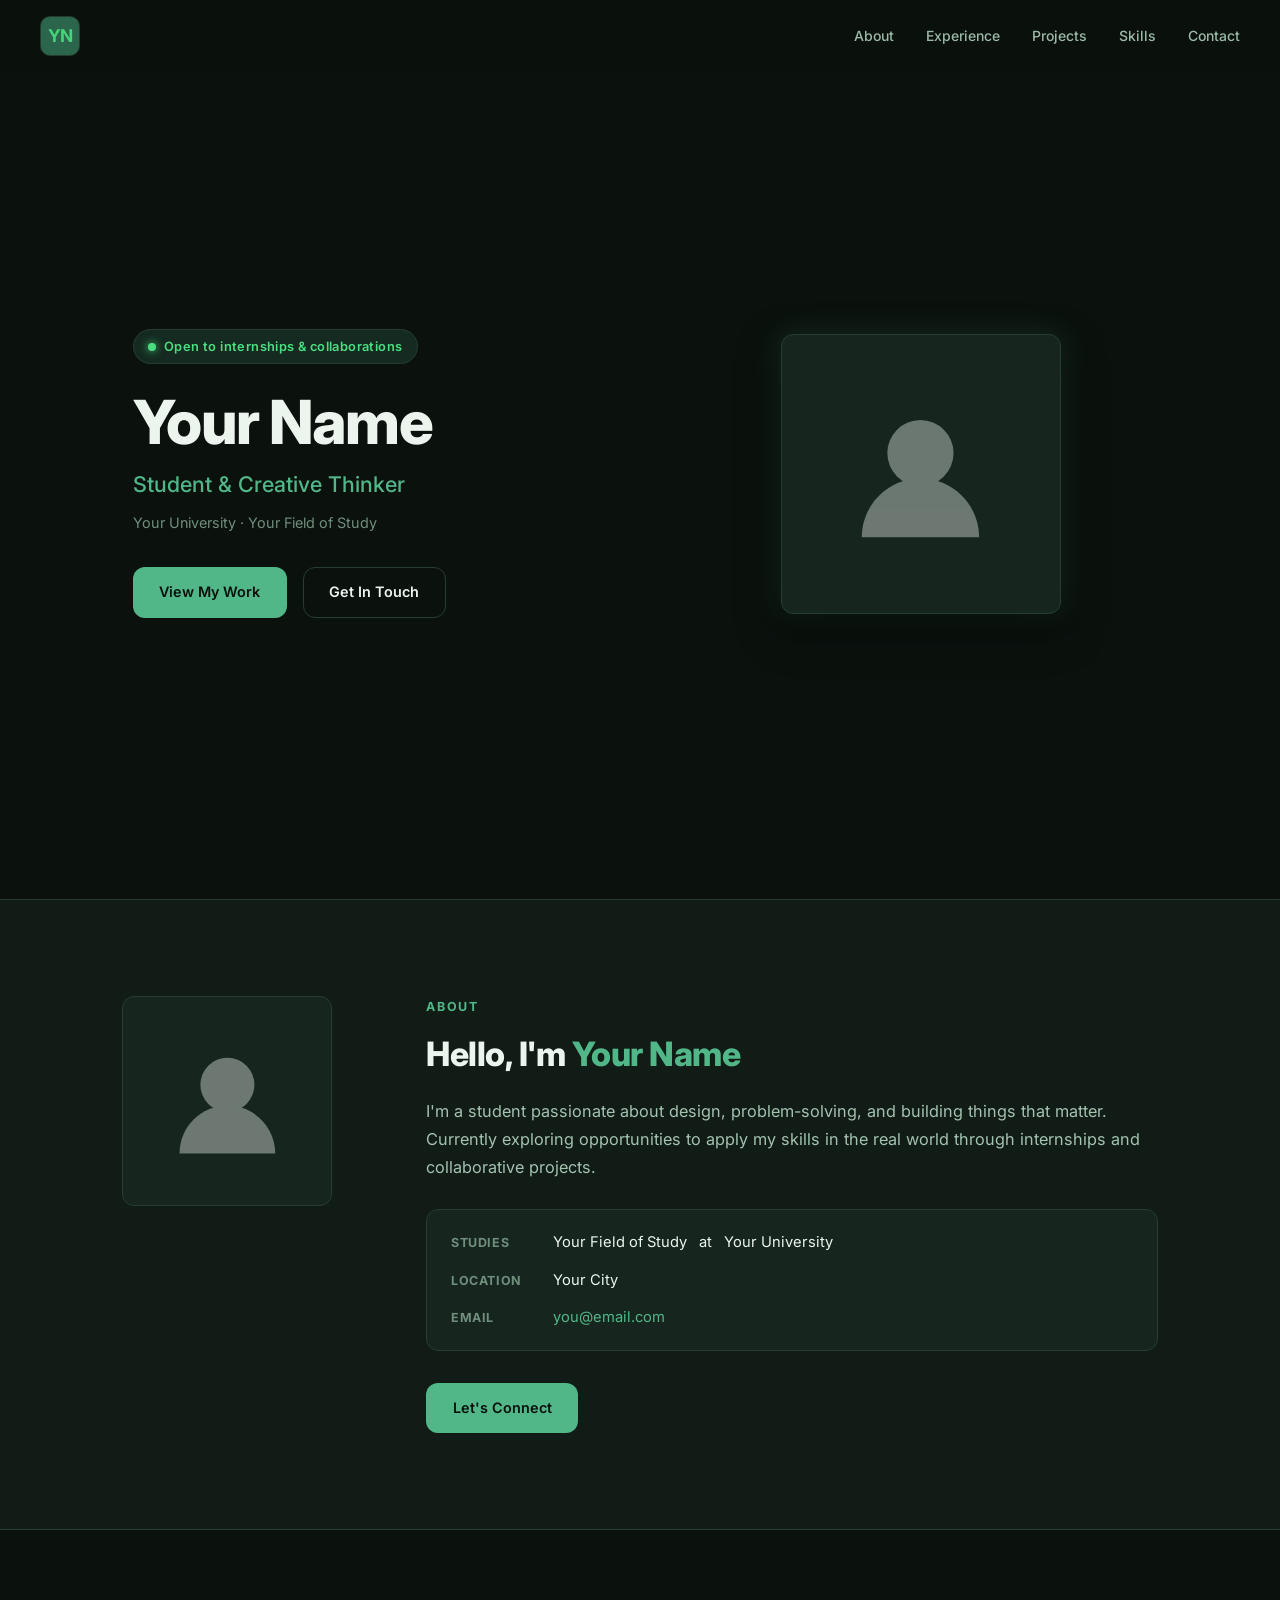
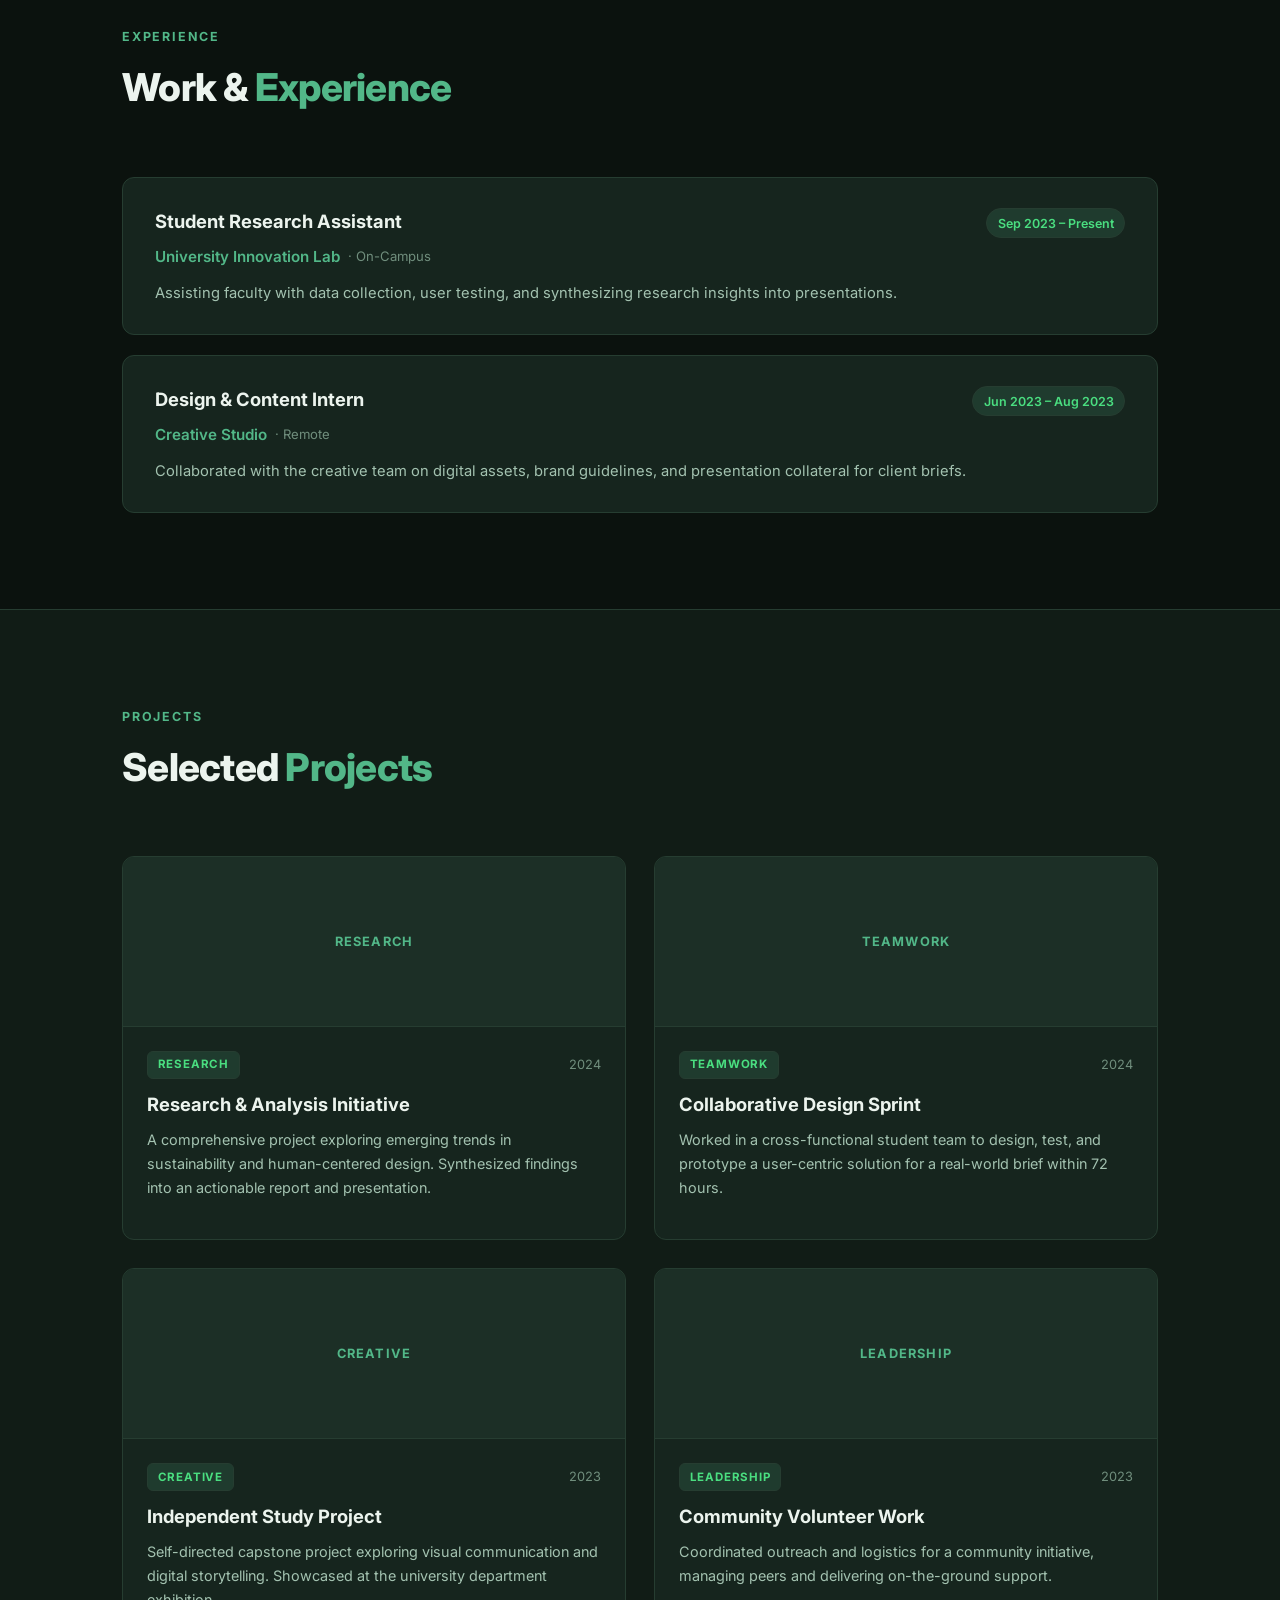
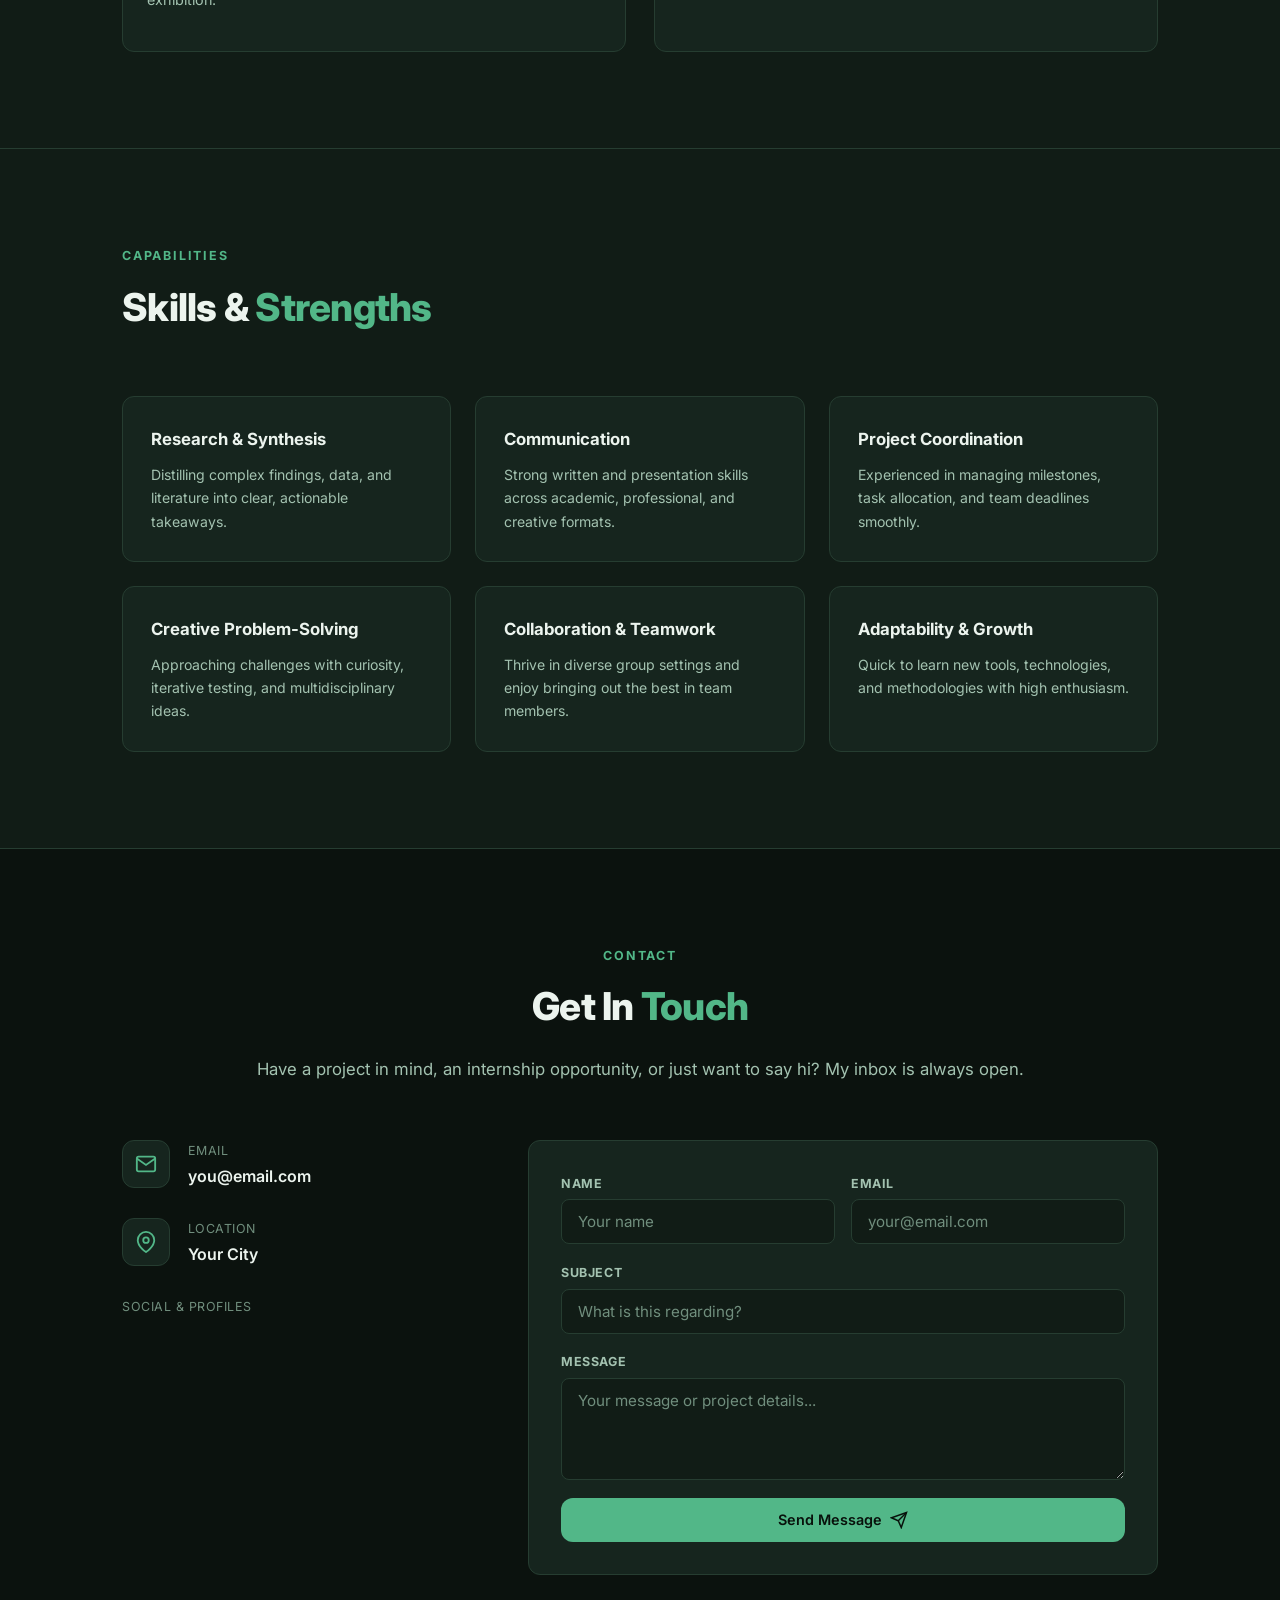
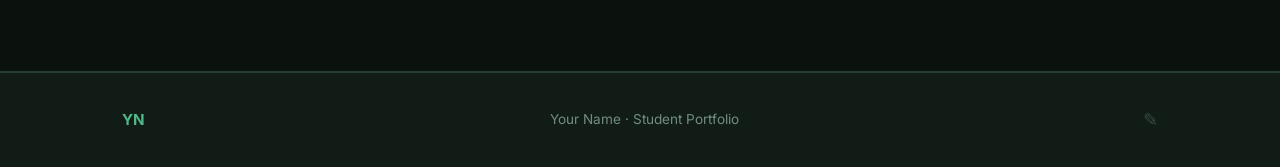
==== commit 73747071: "Add Experience section and simplify Projects & Work to Projects" ====
--- a/index.html
+++ b/index.html
@@ -3,7 +3,7 @@
 <head>
   <meta charset="UTF-8" />
   <meta name="viewport" content="width=device-width, initial-scale=1.0" />
-  <title>Portfolio</title>
+  <title id="page-title">Portfolio</title>
   <link rel="stylesheet" href="style.css" />
   <link rel="preconnect" href="https://fonts.googleapis.com" />
   <link rel="preconnect" href="https://fonts.gstatic.com" crossorigin />
@@ -15,10 +15,11 @@
   <nav class="navbar">
     <a href="#home" class="monogram" id="monogram">YN</a>
     <ul class="nav-links">
-      <li><a href="#about">About</a></li>
-      <li><a href="#projects">Projects</a></li>
-      <li><a href="#skills">Skills</a></li>
-      <li><a href="#contact">Contact</a></li>
+      <li><a href="#about" id="nav-link-about">About</a></li>
+      <li><a href="#experience" id="nav-link-experience">Experience</a></li>
+      <li><a href="#projects" id="nav-link-projects">Projects</a></li>
+      <li><a href="#skills" id="nav-link-skills">Skills</a></li>
+      <li><a href="#contact" id="nav-link-contact">Contact</a></li>
     </ul>
     <button class="hamburger" id="hamburger" aria-label="Toggle menu">
       <span></span><span></span><span></span>
@@ -37,8 +38,8 @@
         <p class="hero-tagline" id="hero-tagline">Student &amp; Creative Thinker</p>
         <p class="hero-school" id="hero-school"></p>
         <div class="hero-cta">
-          <a href="#projects" class="btn btn-green">View My Work</a>
-          <a href="#contact" class="btn btn-outline">Get In Touch</a>
+          <a href="#projects" class="btn btn-green" id="hero-btn-projects">View My Work</a>
+          <a href="#contact" class="btn btn-outline" id="hero-btn-contact">Get In Touch</a>
         </div>
       </div>
     </div>
@@ -65,8 +66,8 @@
           </div>
         </div>
         <div class="about-content">
-          <p class="label">About</p>
-          <h2>Hello, I'm <span class="green-accent" id="about-name">Your Name</span></h2>
+          <p class="label" id="about-eyebrow">About</p>
+          <h2><span id="about-heading-prefix">Hello, I'm</span> <span class="green-accent" id="about-name">Your Name</span></h2>
           <p class="about-bio" id="about-bio"></p>
           <div class="about-details">
             <div class="about-detail">
@@ -84,8 +85,21 @@
               </a>
             </div>
           </div>
-          <a href="#contact" class="btn btn-green">Let's Connect</a>
-        </div>
+          <a href="#contact" class="btn btn-green" id="about-connect-btn">Let's Connect</a>
+        </div>
+      </div>
+    </div>
+  </section>
+
+  <!-- EXPERIENCE -->
+  <section id="experience" class="section experience reveal">
+    <div class="container">
+      <div class="section-header reveal">
+        <p class="label" id="experience-eyebrow">Experience</p>
+        <h2 id="experience-title-container"><span id="experience-title-prefix">Work &amp;</span> <span class="green-accent" id="experience-title-accent">Experience</span></h2>
+      </div>
+      <div class="experience-timeline reveal" id="experience-list">
+        <!-- Rendered by script.js -->
       </div>
     </div>
   </section>
@@ -94,8 +108,8 @@
   <section id="projects" class="section projects">
     <div class="container">
       <div class="section-header reveal">
-        <p class="label">Work</p>
-        <h2>Selected <span class="green-accent">Projects</span></h2>
+        <p class="label" id="projects-eyebrow">Projects</p>
+        <h2 id="projects-title-container"><span id="projects-title-prefix">Selected</span> <span class="green-accent" id="projects-title-accent">Projects</span></h2>
       </div>
       <div class="projects-grid reveal" id="projects-grid">
         <!-- Rendered by script.js -->
@@ -107,8 +121,8 @@
   <section id="skills" class="section skills">
     <div class="container">
       <div class="section-header reveal">
-        <p class="label">Capabilities</p>
-        <h2>Skills &amp; <span class="green-accent">Strengths</span></h2>
+        <p class="label" id="skills-eyebrow">Capabilities</p>
+        <h2 id="skills-title-container"><span id="skills-title-prefix">Skills &amp;</span> <span class="green-accent" id="skills-title-accent">Strengths</span></h2>
       </div>
       <div class="skills-grid reveal" id="skills-grid">
         <!-- Rendered by script.js -->
@@ -120,8 +134,8 @@
   <section id="contact" class="section contact reveal">
     <div class="container">
       <div class="section-header center">
-        <p class="label center">Contact</p>
-        <h2>Get In <span class="green-accent">Touch</span></h2>
+        <p class="label center" id="contact-eyebrow">Contact</p>
+        <h2 id="contact-title-container"><span id="contact-title-prefix">Get In</span> <span class="green-accent" id="contact-title-accent">Touch</span></h2>
       </div>
       <p class="contact-sub" id="contact-message">Have a project in mind, an internship opportunity, or just want to say hi? My inbox is always open.</p>
       
@@ -187,7 +201,7 @@
             <label for="c-message">Message</label>
             <textarea id="c-message" rows="4" placeholder="Your message or project details..." required></textarea>
           </div>
-          <button type="submit" class="btn btn-green btn-full">
+          <button type="submit" class="btn btn-green btn-full" id="contact-submit-btn">
             Send Message
             <svg xmlns="http://www.w3.org/2000/svg" width="18" height="18" viewBox="0 0 24 24" fill="none" stroke="currentColor" stroke-width="2"><line x1="22" y1="2" x2="11" y2="13"/><polygon points="22 2 15 22 11 13 2 9 22 2"/></svg>
           </button>
--- a/style.css
+++ b/style.css
@@ -230,7 +230,70 @@
 .detail-link { color: var(--green); }
 .detail-link:hover { color: var(--green-bright); text-decoration: underline; }
 
+/* ─── EXPERIENCE ─── */
+.experience { background: var(--bg); }
+.experience-timeline {
+  display: flex;
+  flex-direction: column;
+  gap: 1.25rem;
+}
+.experience-card {
+  background: var(--bg-card);
+  border: 1px solid var(--border);
+  border-radius: var(--radius);
+  padding: 1.75rem 2rem;
+  transition: border-color var(--transition), box-shadow var(--transition), transform var(--transition);
+}
+.experience-card:hover {
+  border-color: var(--green);
+  box-shadow: 0 8px 24px rgba(0,0,0,0.4), 0 0 16px var(--green-glow);
+  transform: translateY(-2px);
+}
+.exp-header {
+  display: flex;
+  justify-content: space-between;
+  align-items: baseline;
+  flex-wrap: wrap;
+  gap: 0.5rem;
+  margin-bottom: 0.35rem;
+}
+.exp-role {
+  font-size: 1.15rem;
+  font-weight: 700;
+  color: var(--text);
+}
+.exp-period {
+  font-size: 0.78rem;
+  color: var(--green-bright);
+  background: var(--green-badge);
+  border: 1px solid var(--border);
+  padding: 0.2rem 0.65rem;
+  border-radius: 20px;
+  font-weight: 600;
+}
+.exp-company {
+  font-size: 0.95rem;
+  font-weight: 600;
+  color: var(--green);
+  margin-bottom: 0.75rem;
+  display: flex;
+  align-items: center;
+  gap: 0.5rem;
+}
+.exp-company-loc {
+  color: var(--text-muted);
+  font-size: 0.82rem;
+  font-weight: 400;
+}
+.exp-desc {
+  font-size: 0.92rem;
+  color: var(--text-mid);
+  line-height: 1.65;
+  white-space: pre-wrap;
+}
+
 /* ─── PROJECTS ─── */
+.projects { background: var(--bg-subtle); }
 .projects-grid { display: grid; grid-template-columns: repeat(2, 1fr); gap: 1.75rem; }
 .project-card {
   border: 1px solid var(--border); border-radius: var(--radius);
@@ -614,30 +677,90 @@
 .modal-close:hover { color: var(--text); }
 .modal-footer { display: flex; justify-content: flex-end; gap: 0.75rem; margin-top: 1.5rem; }
 
-/* RESPONSIVE */
+/* ─── RESPONSIVE & MOBILE STYLING ─── */
 @media (max-width: 900px) {
   .hero { flex-direction: column; text-align: center; }
-  .hero-left { padding: 7rem 2rem 3rem; justify-content: center; }
+  .hero-left { padding: 6.5rem 1.5rem 2.5rem; justify-content: center; }
   .hero-left-inner { max-width: 100%; }
   .hero-cta { justify-content: center; }
-  .hero-right { flex: none; width: 100%; justify-content: center; padding: 1.5rem 2rem 4rem; }
+  .hero-right { flex: none; width: 100%; justify-content: center; padding: 1rem 1.5rem 3.5rem; }
+  .hero-photo { width: 220px; height: 220px; }
   .about-grid { grid-template-columns: 1fr; gap: 2rem; }
-  .about-photo { margin: 0 auto; }
+  .about-photo { margin: 0 auto; width: 180px; height: 180px; }
   .projects-grid { grid-template-columns: 1fr; }
   .skills-grid { grid-template-columns: repeat(2, 1fr); }
   .contact-grid { grid-template-columns: 1fr; gap: 2.5rem; }
   .form-row { grid-template-columns: 1fr; }
+
+  /* Admin Dashboard Mobile */
+  .admin-layout { flex-direction: column; min-height: 100vh; }
+  .admin-sidebar {
+    width: 100%; height: auto; position: static;
+    border-right: none; border-bottom: 1px solid var(--border);
+    padding: 1rem 1.25rem;
+  }
+  .admin-brand {
+    padding: 0 0 0.75rem; margin-bottom: 0.75rem;
+  }
+  .admin-nav {
+    flex-direction: row; overflow-x: auto; flex-wrap: nowrap;
+    -webkit-overflow-scrolling: touch; padding: 4px 0; gap: 6px;
+  }
+  .admin-nav::-webkit-scrollbar { height: 4px; }
+  .admin-tab {
+    white-space: nowrap; width: auto; flex-shrink: 0;
+    padding: 0.5rem 0.85rem; font-size: 0.82rem;
+  }
+  .admin-sidebar-footer {
+    flex-direction: row; justify-content: space-between;
+    padding: 0.75rem 0 0; margin-top: 0.5rem;
+  }
+  .admin-main { padding: 1.5rem 1.25rem; overflow-x: hidden; }
+  .form-grid { grid-template-columns: 1fr; }
+  .form-group.span-2 { grid-column: span 1; }
+  .color-pickers-grid { grid-template-columns: 1fr; }
+  .theme-presets-grid { grid-template-columns: repeat(auto-fill, minmax(140px, 1fr)); }
+  .modal { width: 94%; max-width: 94vw; padding: 1.25rem; margin: 1rem; }
 }
 
 @media (max-width: 600px) {
-  .navbar { padding: 0.9rem 1.25rem; }
+  .navbar { padding: 0.85rem 1.25rem; }
   .nav-links {
     display: none; position: absolute; top: 100%; left: 0; right: 0;
     background: var(--bg-subtle); border-bottom: 1px solid var(--border);
     flex-direction: column; padding: 1.25rem 1.5rem; gap: 0.85rem;
+    box-shadow: 0 10px 25px rgba(0,0,0,0.5);
   }
   .nav-links.open { display: flex; }
   .hamburger { display: flex; }
   .skills-grid { grid-template-columns: 1fr; }
   .footer-inner { flex-direction: column; gap: 0.6rem; text-align: center; }
-}+  .image-upload-wrap { flex-direction: column; align-items: flex-start; }
+  .item-row { flex-direction: column; gap: 0.75rem; }
+  .item-row-actions { width: 100%; justify-content: flex-end; }
+  .inbox-header { flex-direction: column; gap: 4px; }
+  .inbox-actions { flex-wrap: wrap; justify-content: flex-start; }
+  .save-bar { flex-direction: column; align-items: stretch; }
+  .save-bar button { width: 100%; }
+}
+/* ─── INBOX STYLES ─── */
+.inbox-list { display: flex; flex-direction: column; gap: 1rem; }
+.inbox-card {
+  background: var(--bg-subtle); border: 1px solid var(--border);
+  border-radius: 10px; padding: 1.25rem 1.5rem;
+  transition: all var(--transition);
+}
+.inbox-card.unread {
+  border-color: var(--green);
+  box-shadow: 0 0 12px var(--green-glow);
+}
+.inbox-header {
+  display: flex; justify-content: space-between; align-items: flex-start;
+  margin-bottom: 0.6rem;
+}
+.inbox-sender { font-weight: 700; font-size: 1rem; color: var(--text); }
+.inbox-email { font-size: 0.82rem; color: var(--green); margin-left: 6px; font-weight: 400; }
+.inbox-date { font-size: 0.75rem; color: var(--text-muted); }
+.inbox-subject { font-size: 0.9rem; font-weight: 600; color: var(--text-mid); margin-bottom: 0.5rem; }
+.inbox-body { font-size: 0.88rem; color: var(--text); line-height: 1.6; white-space: pre-wrap; background: var(--bg-card); padding: 0.85rem 1rem; border-radius: 8px; border: 1px solid var(--border); }
+.inbox-actions { display: flex; gap: 0.6rem; margin-top: 0.85rem; justify-content: flex-end; }
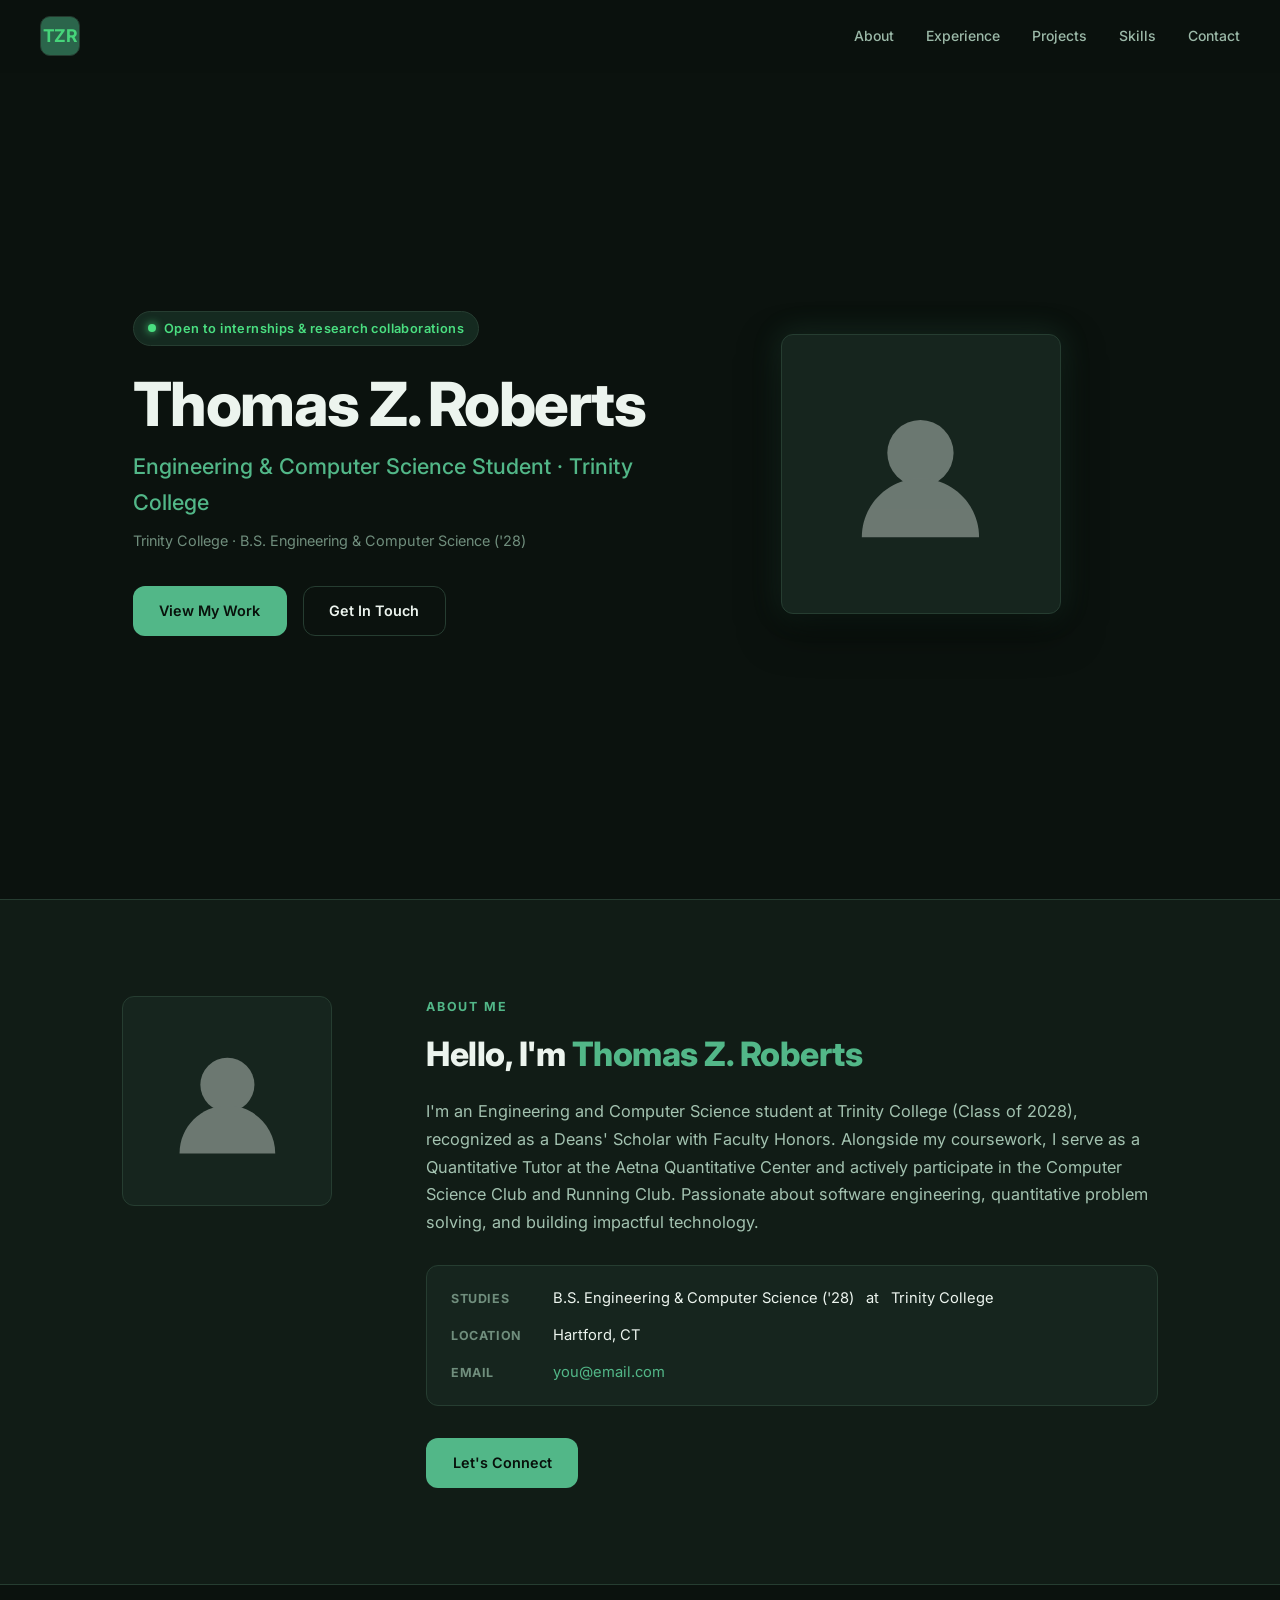
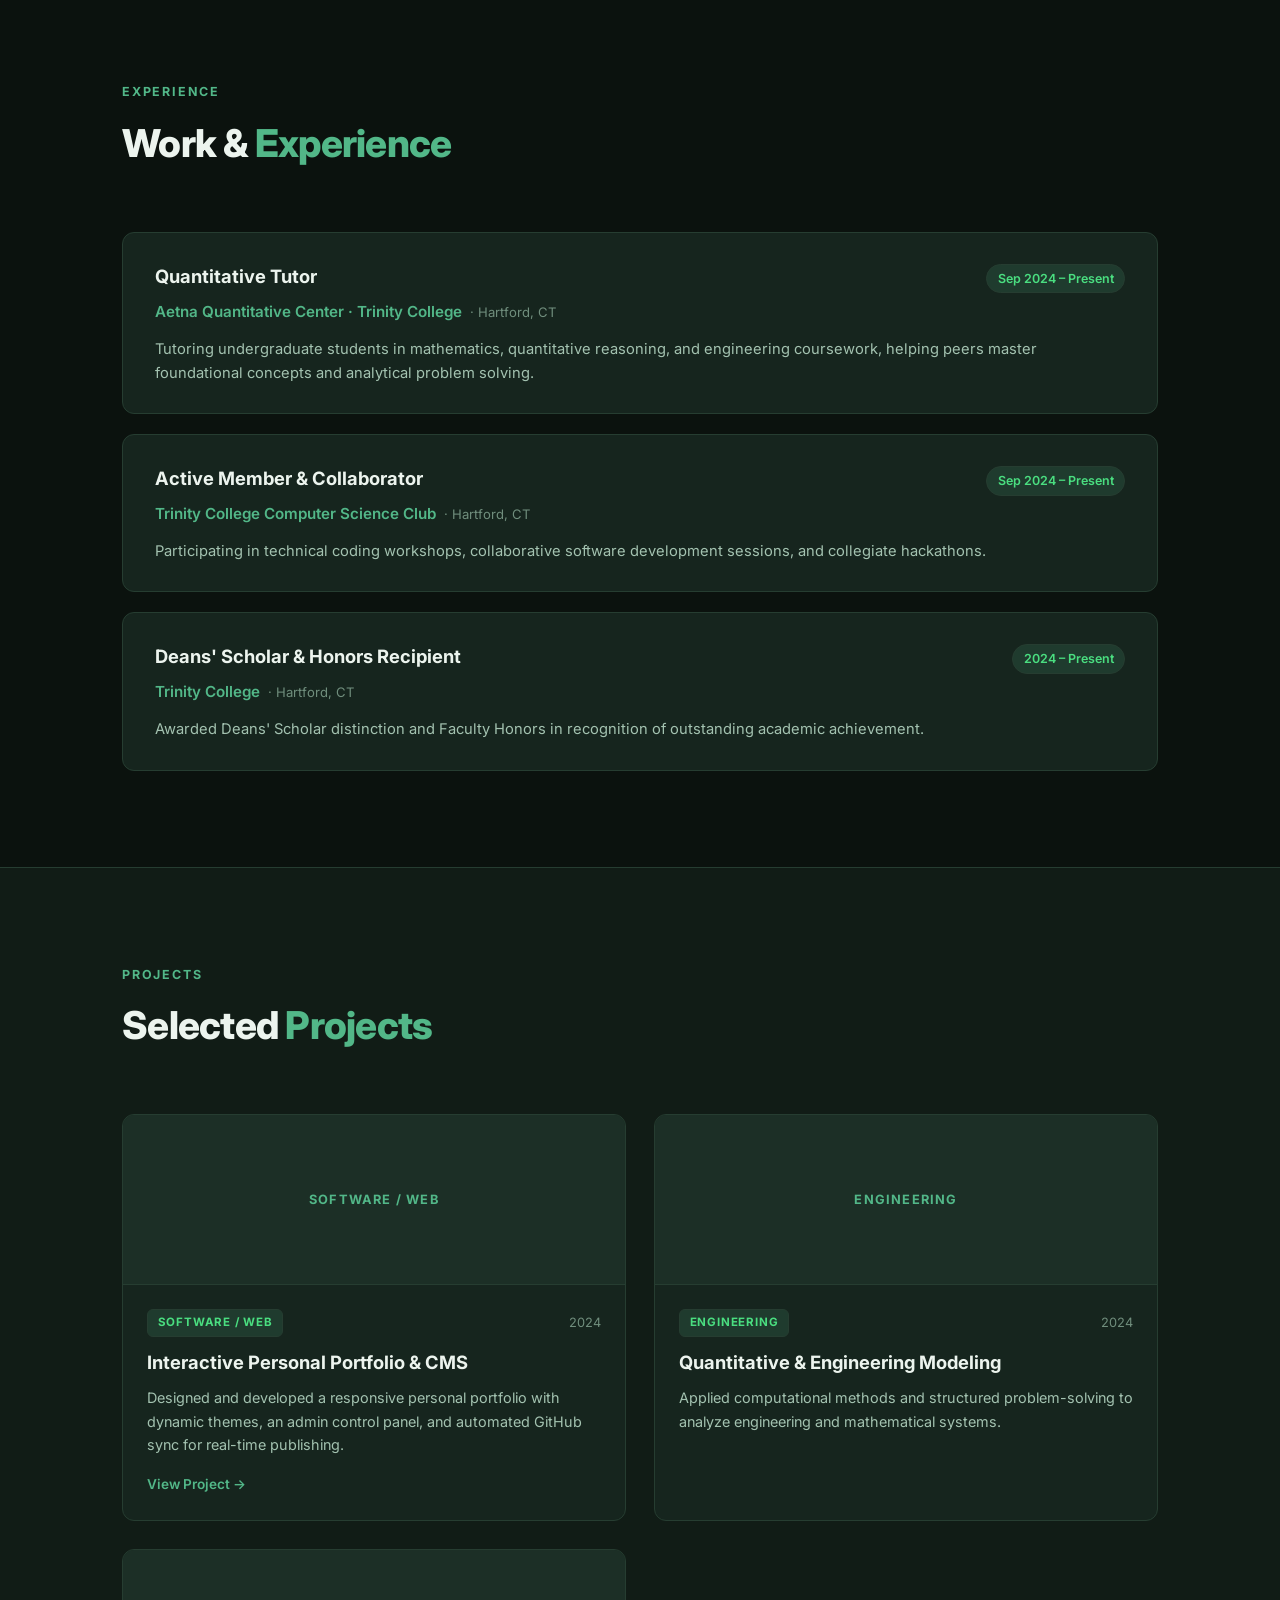
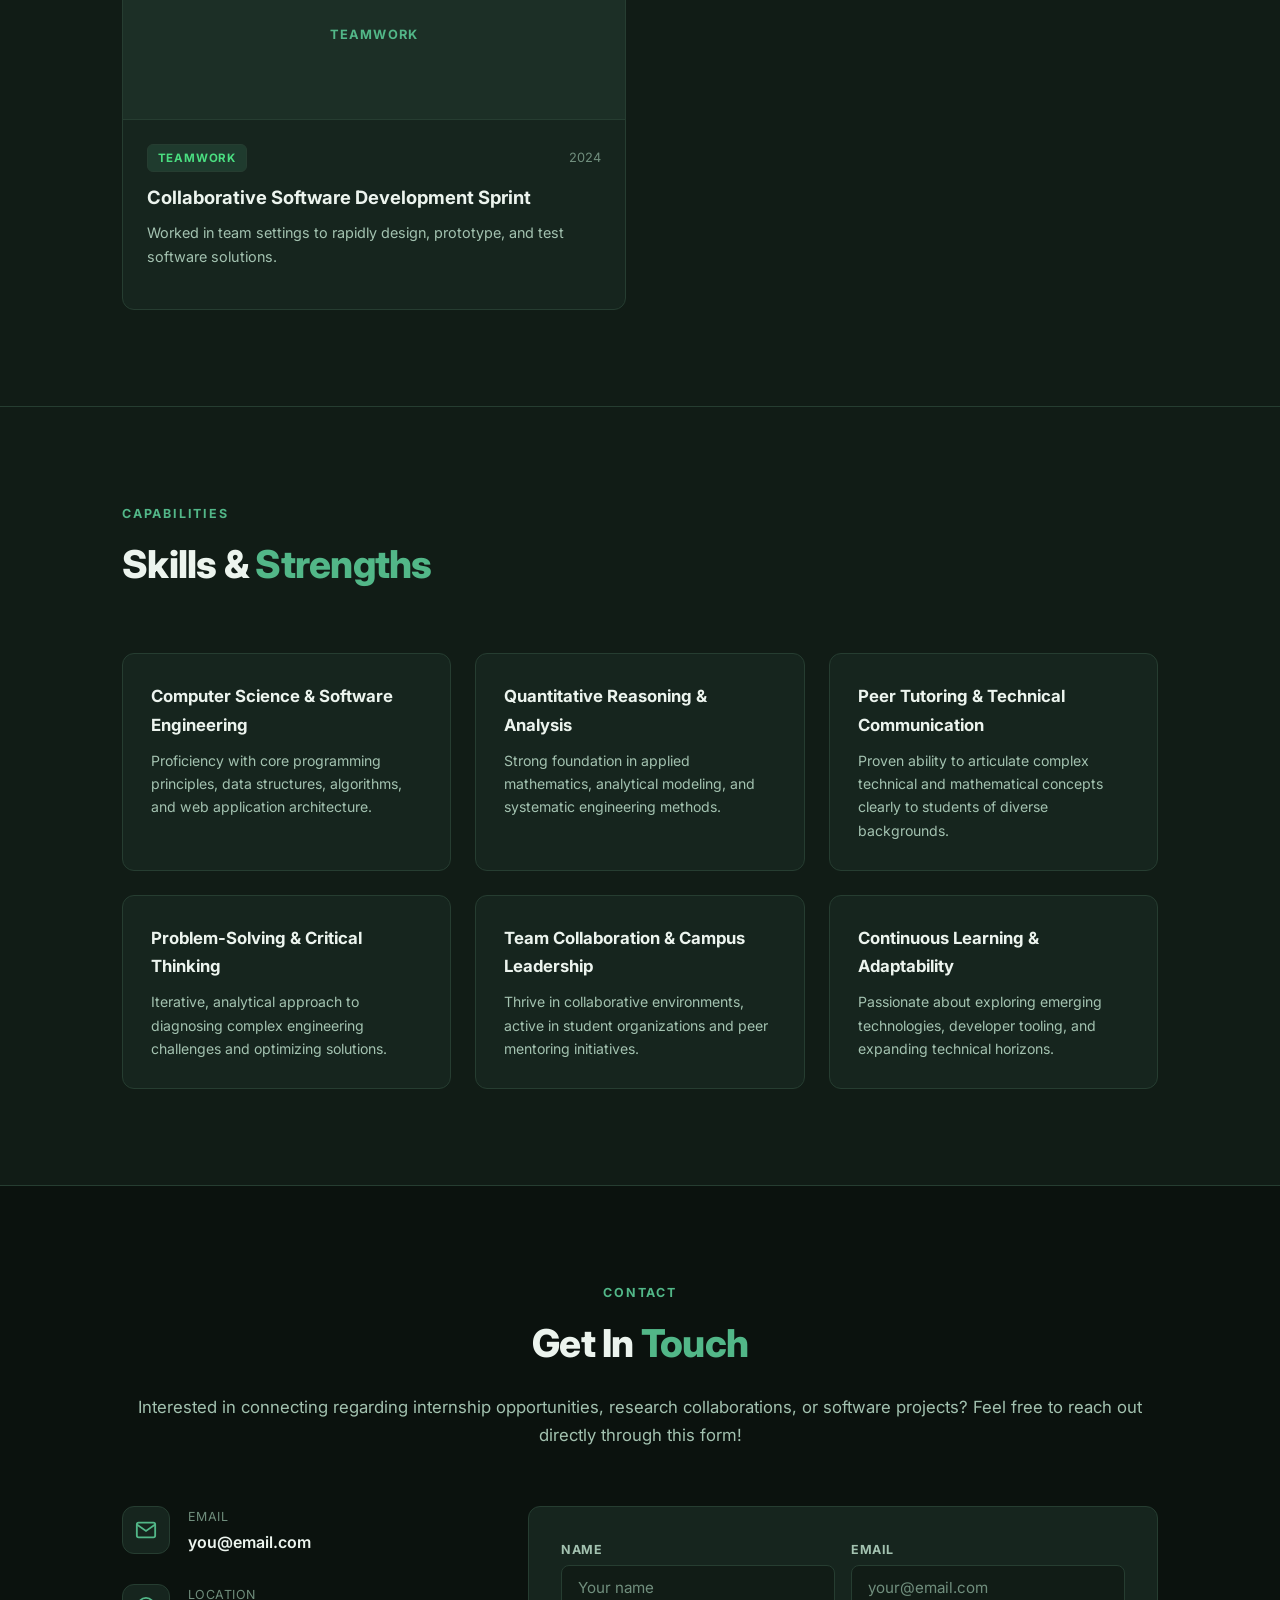
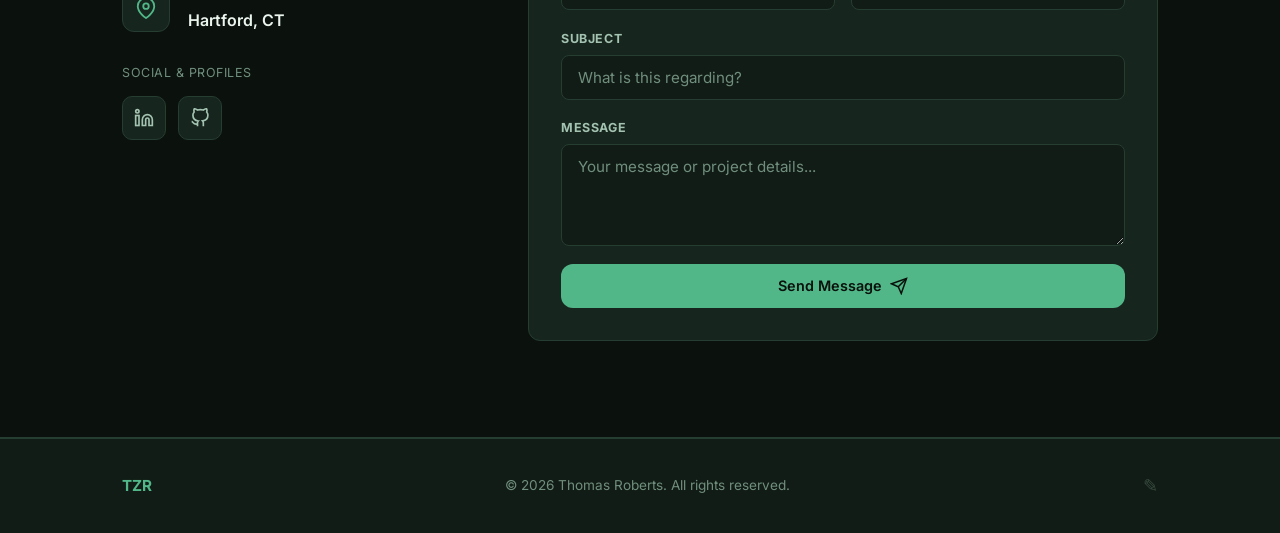
==== commit 713fadef: "Add copyright notice for Thomas Roberts to bottom of site and README" ====
--- a/index.html
+++ b/index.html
@@ -214,8 +214,8 @@
   <!-- FOOTER -->
   <footer class="footer">
     <div class="container footer-inner">
-      <span class="footer-monogram" id="footer-monogram">YN</span>
-      <p id="footer-name"></p>
+      <span class="footer-monogram" id="footer-monogram">TZR</span>
+      <p id="footer-name">&copy; 2026 Thomas Roberts. All rights reserved.</p>
       <a href="admin.html" class="admin-link" title="Admin Dashboard">&#9998;</a>
     </div>
   </footer>
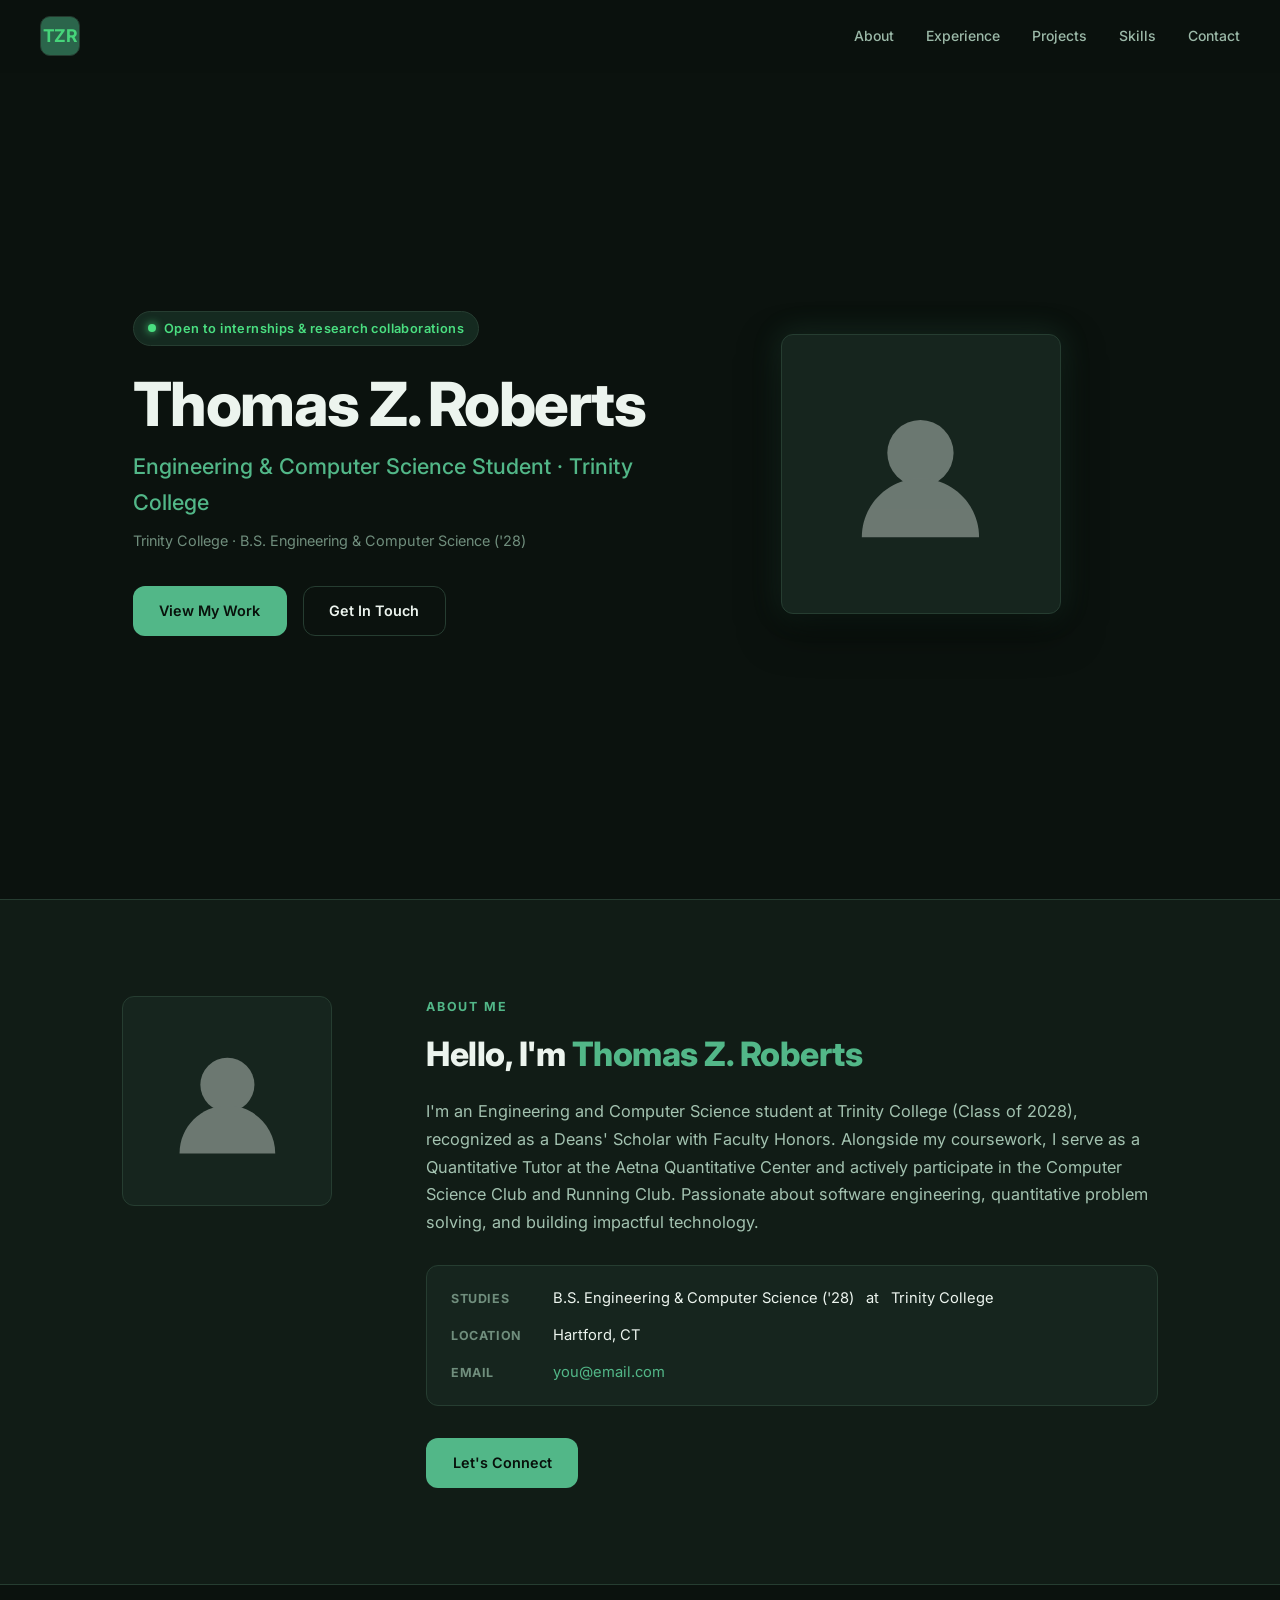
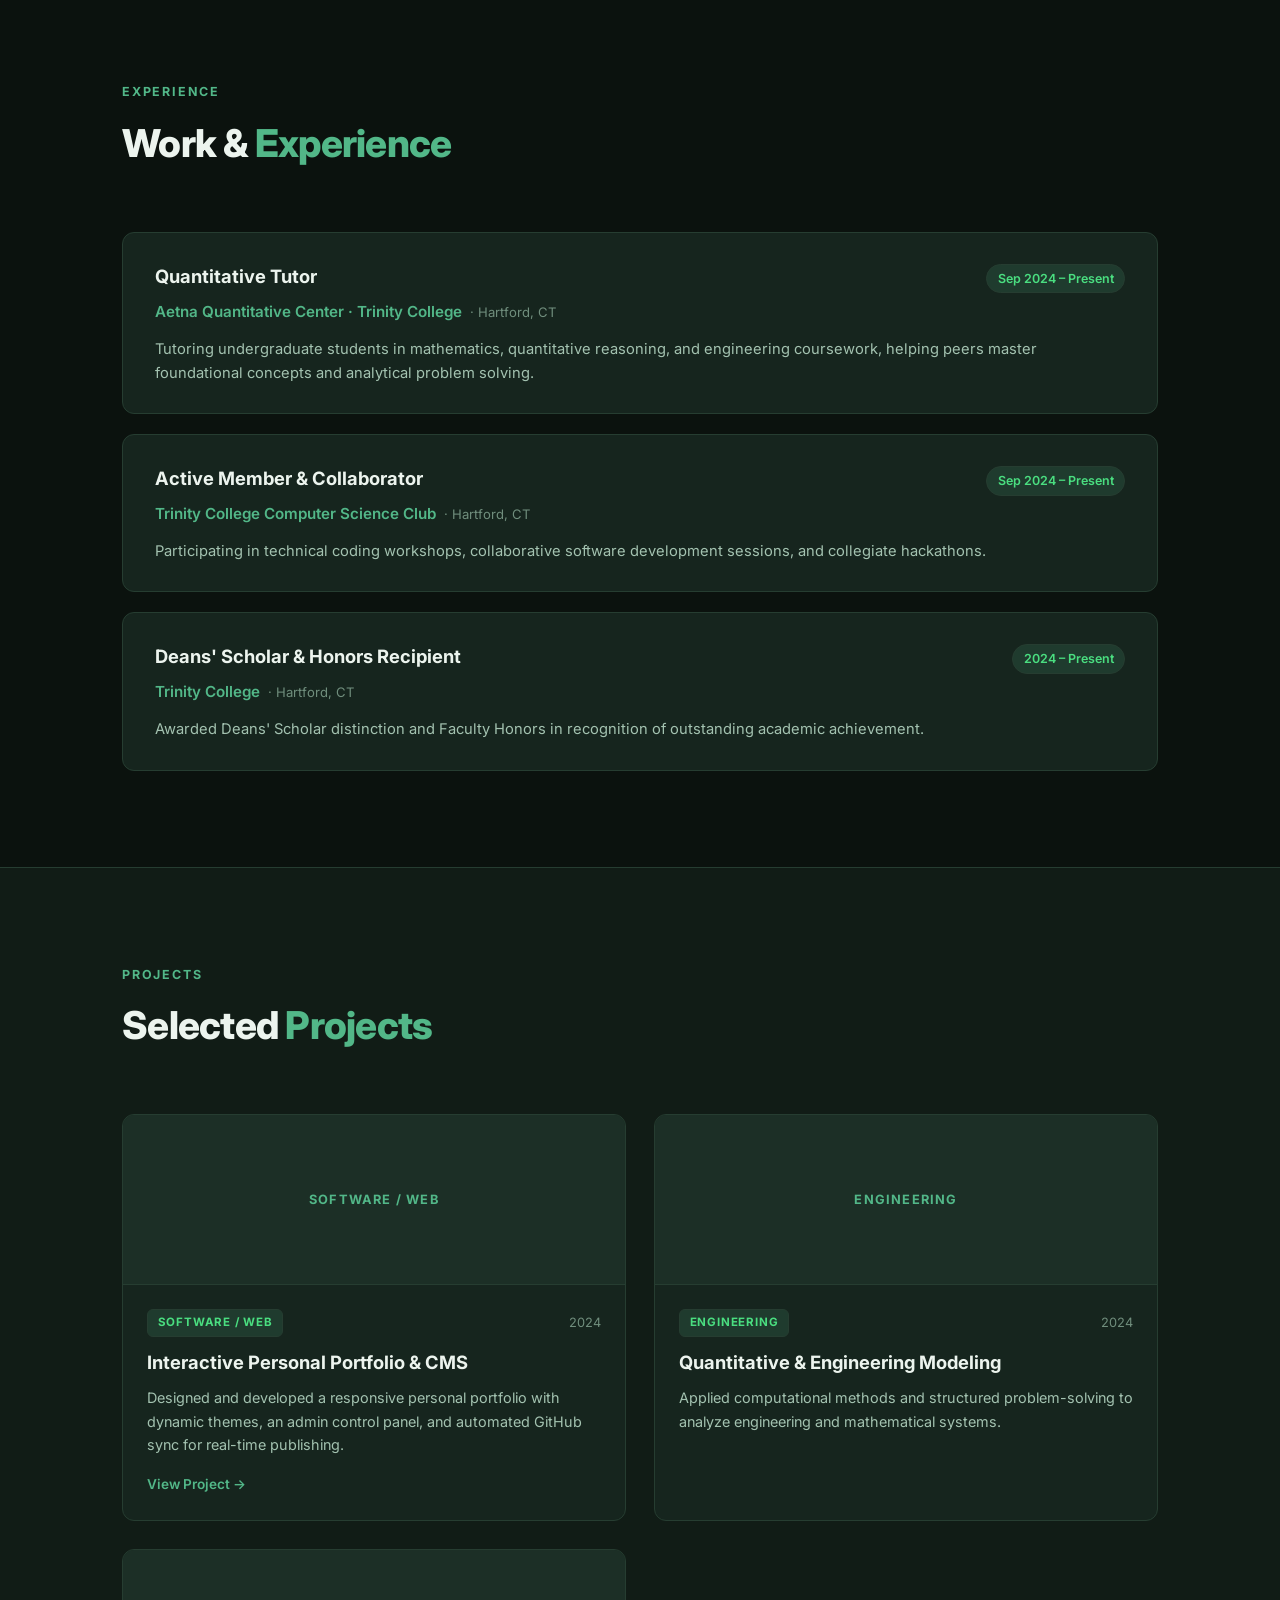
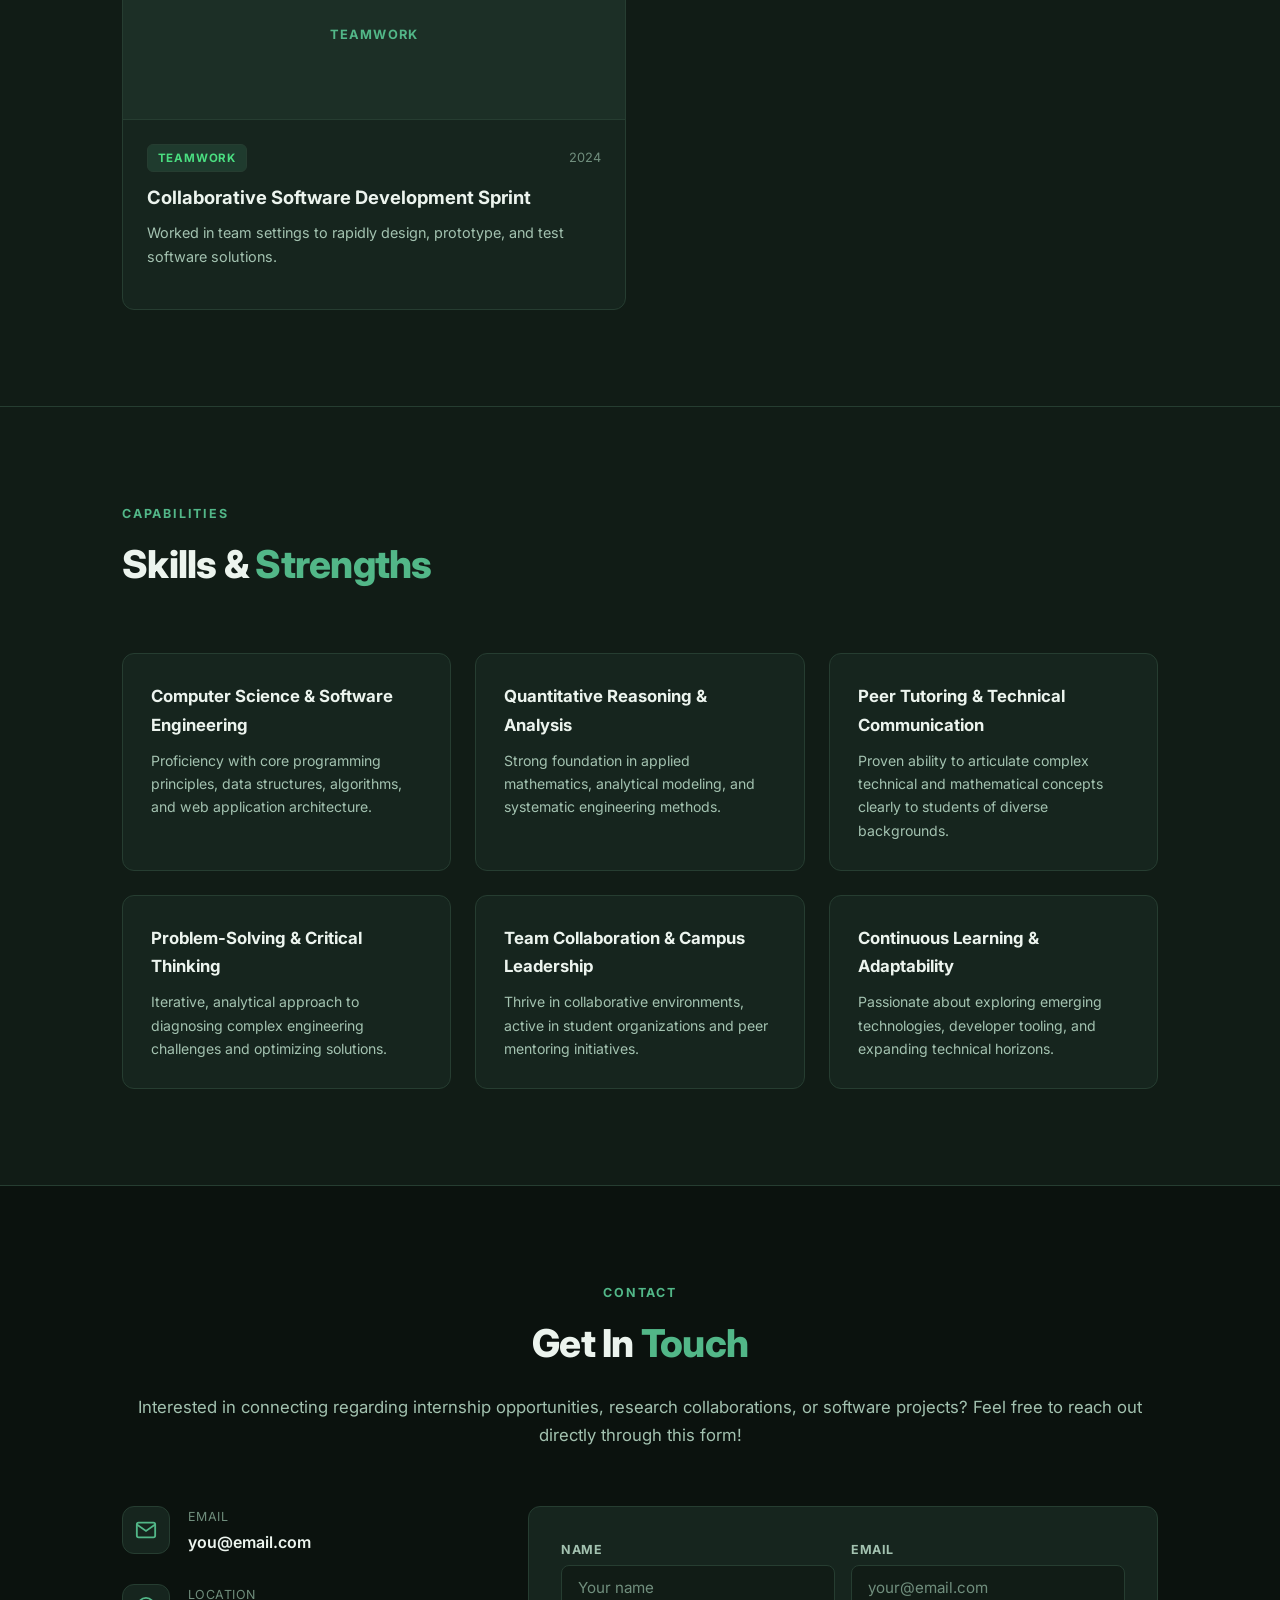
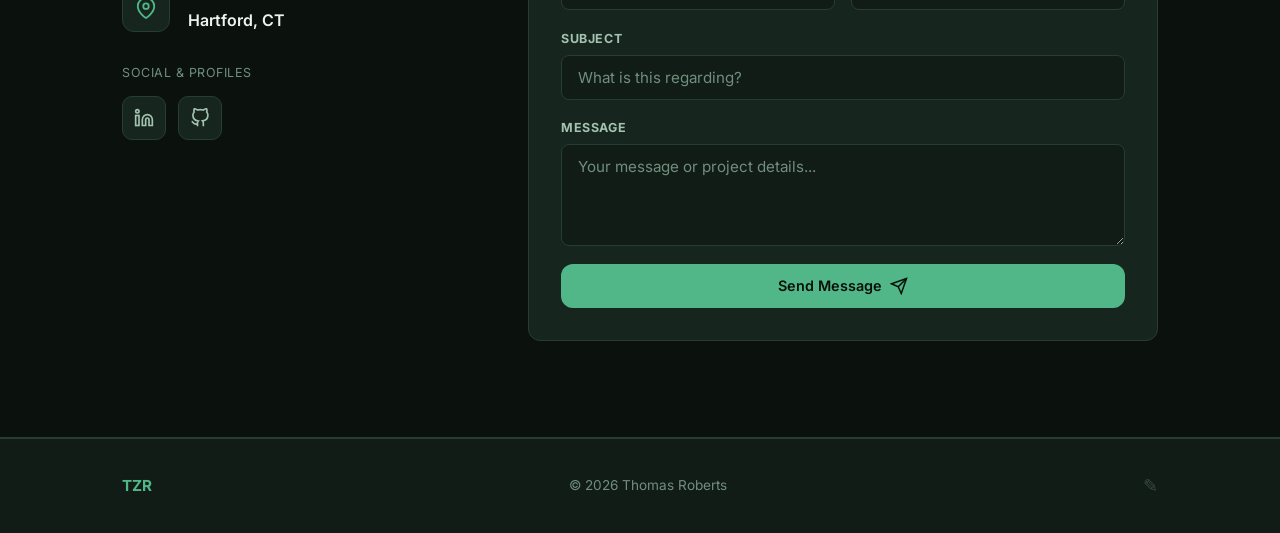
==== commit aa0dea9a: "Remove copyright from README and clean footer text to (c) 2026 Thomas Roberts" ====
--- a/index.html
+++ b/index.html
@@ -215,7 +215,7 @@
   <footer class="footer">
     <div class="container footer-inner">
       <span class="footer-monogram" id="footer-monogram">TZR</span>
-      <p id="footer-name">&copy; 2026 Thomas Roberts. All rights reserved.</p>
+      <p id="footer-name">&copy; 2026 Thomas Roberts</p>
       <a href="admin.html" class="admin-link" title="Admin Dashboard">&#9998;</a>
     </div>
   </footer>
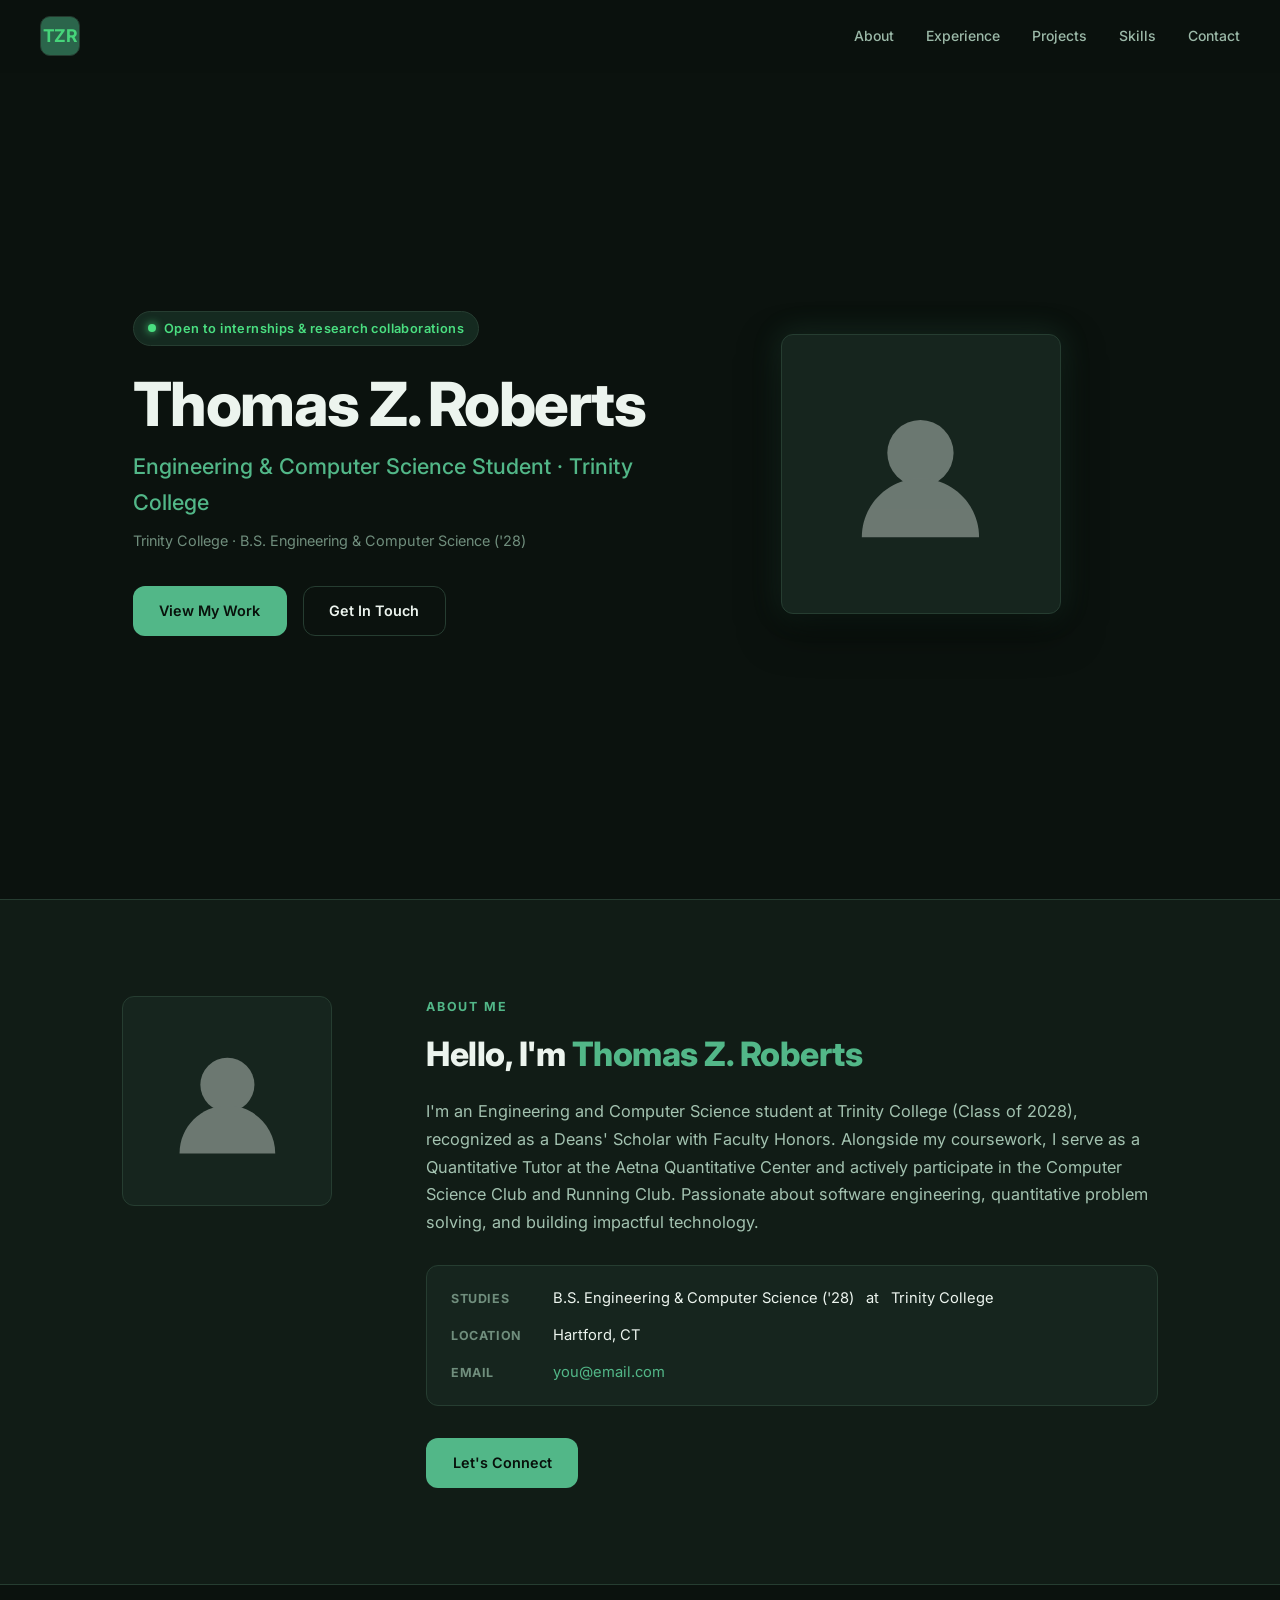
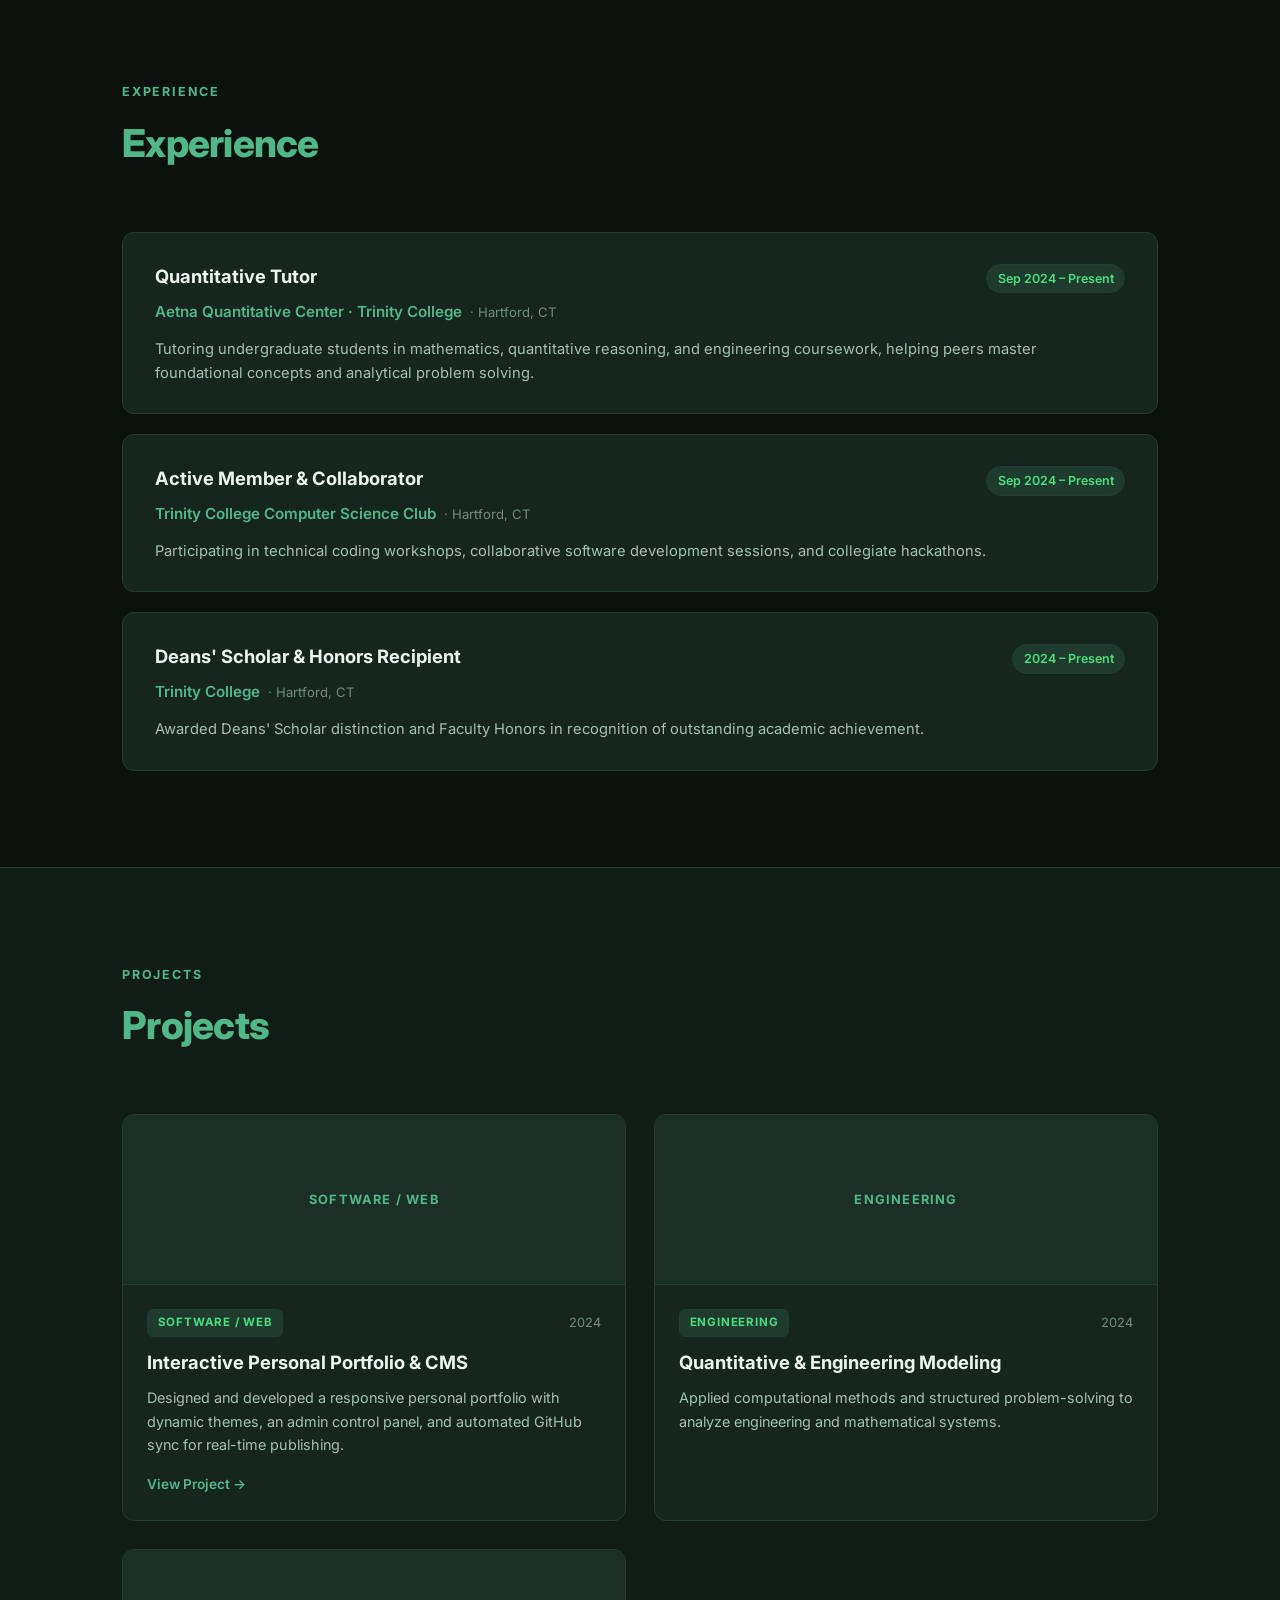
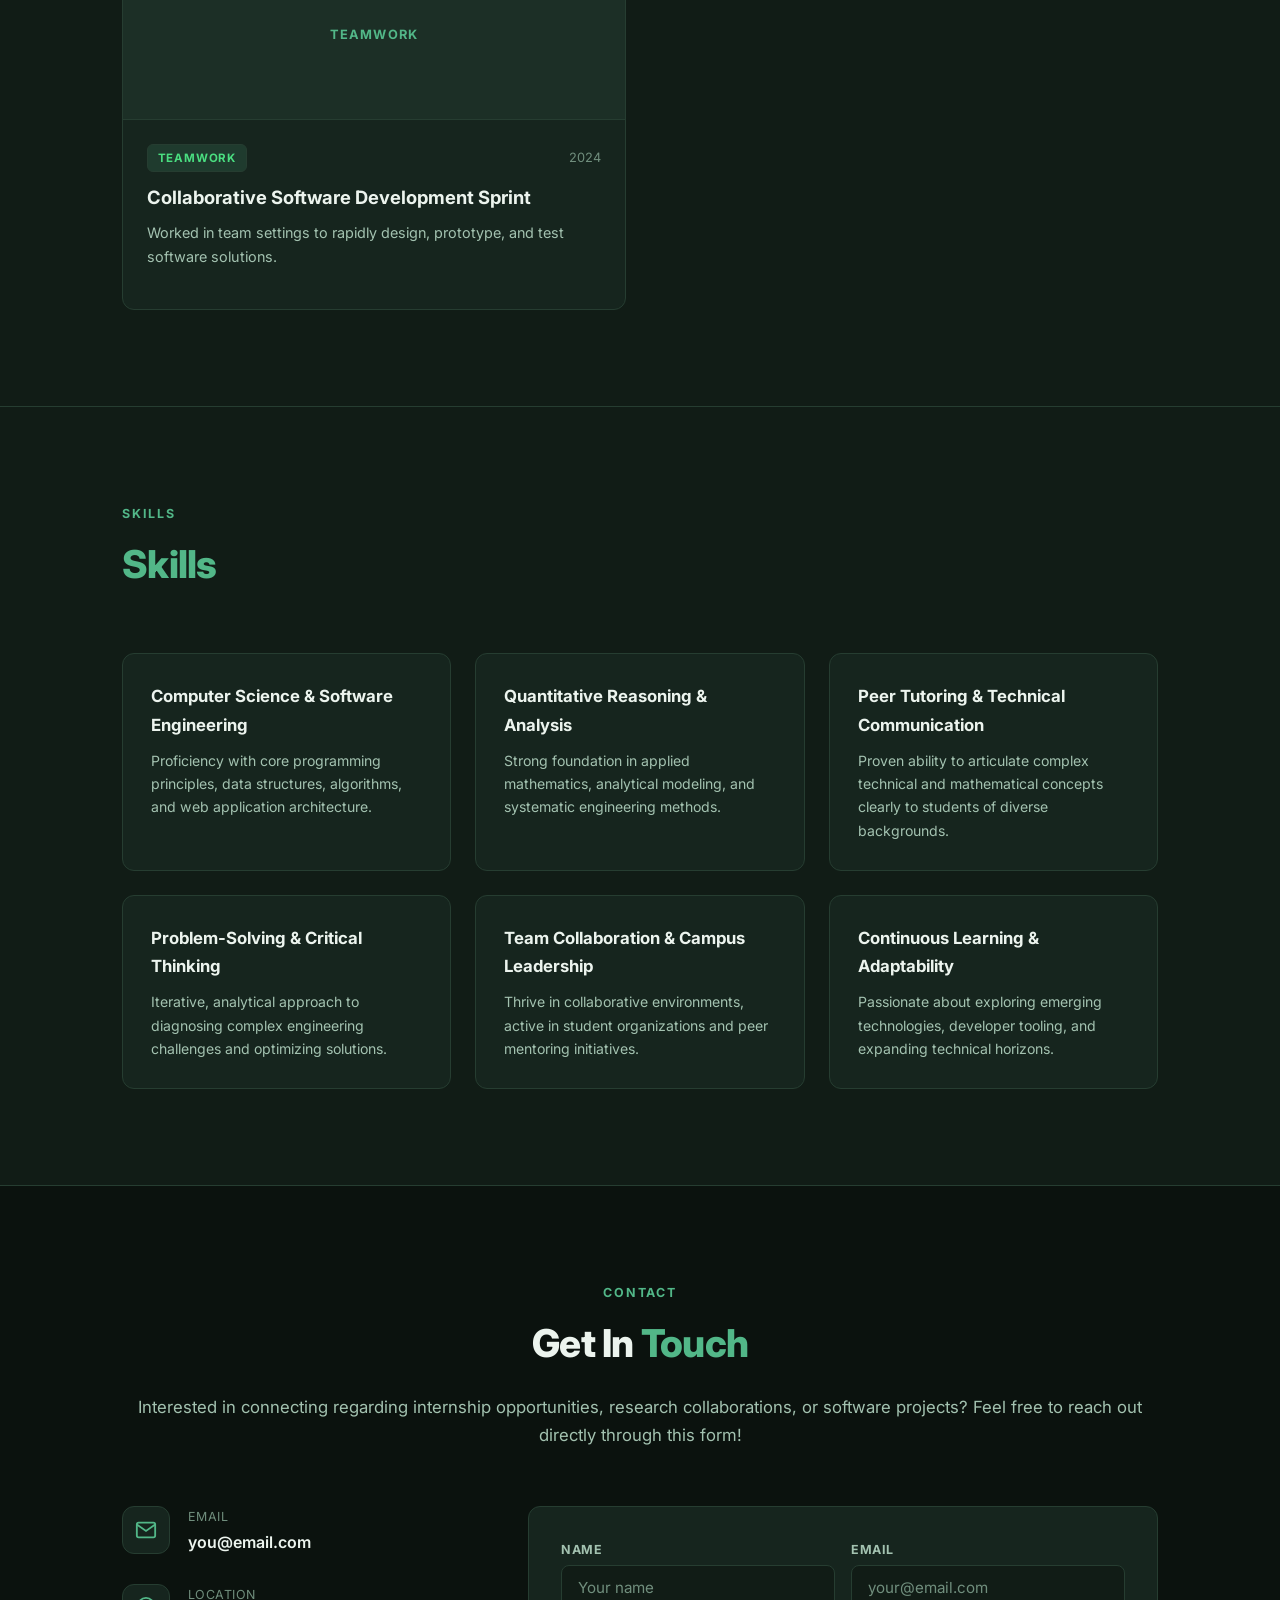
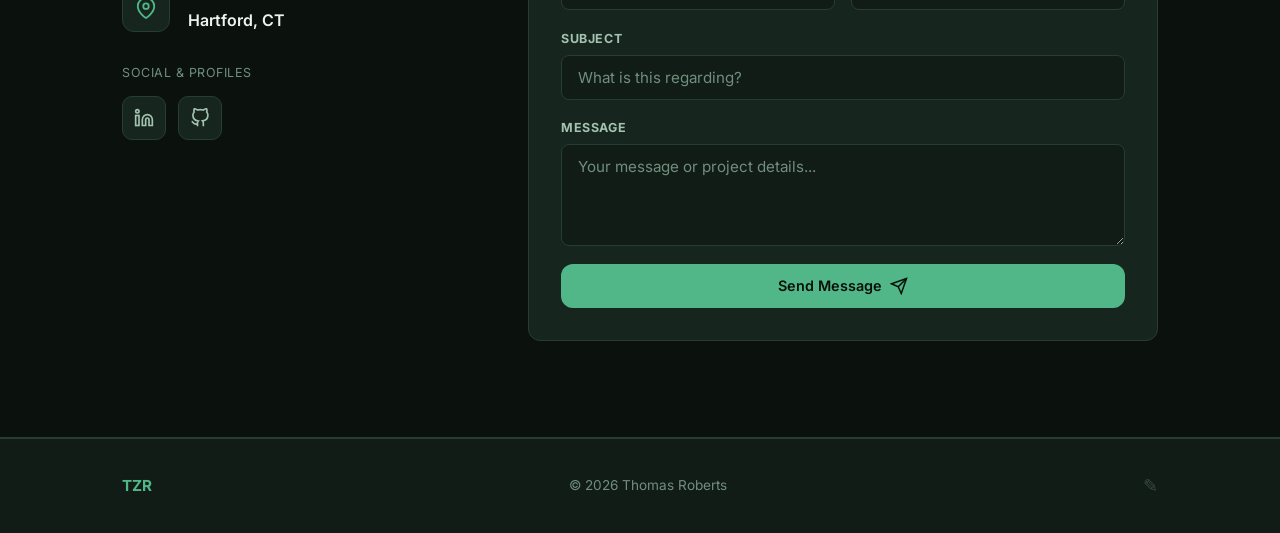
==== commit c693c00d: "Update section titles to clean single labels: Experience, Projects, Skills" ====
--- a/index.html
+++ b/index.html
@@ -96,7 +96,7 @@
     <div class="container">
       <div class="section-header reveal">
         <p class="label" id="experience-eyebrow">Experience</p>
-        <h2 id="experience-title-container"><span id="experience-title-prefix">Work &amp;</span> <span class="green-accent" id="experience-title-accent">Experience</span></h2>
+        <h2 id="experience-title-container"><span id="experience-title-prefix"></span><span class="green-accent" id="experience-title-accent">Experience</span></h2>
       </div>
       <div class="experience-timeline reveal" id="experience-list">
         <!-- Rendered by script.js -->
@@ -109,7 +109,7 @@
     <div class="container">
       <div class="section-header reveal">
         <p class="label" id="projects-eyebrow">Projects</p>
-        <h2 id="projects-title-container"><span id="projects-title-prefix">Selected</span> <span class="green-accent" id="projects-title-accent">Projects</span></h2>
+        <h2 id="projects-title-container"><span id="projects-title-prefix"></span><span class="green-accent" id="projects-title-accent">Projects</span></h2>
       </div>
       <div class="projects-grid reveal" id="projects-grid">
         <!-- Rendered by script.js -->
@@ -121,8 +121,8 @@
   <section id="skills" class="section skills">
     <div class="container">
       <div class="section-header reveal">
-        <p class="label" id="skills-eyebrow">Capabilities</p>
-        <h2 id="skills-title-container"><span id="skills-title-prefix">Skills &amp;</span> <span class="green-accent" id="skills-title-accent">Strengths</span></h2>
+        <p class="label" id="skills-eyebrow">Skills</p>
+        <h2 id="skills-title-container"><span id="skills-title-prefix"></span><span class="green-accent" id="skills-title-accent">Skills</span></h2>
       </div>
       <div class="skills-grid reveal" id="skills-grid">
         <!-- Rendered by script.js -->
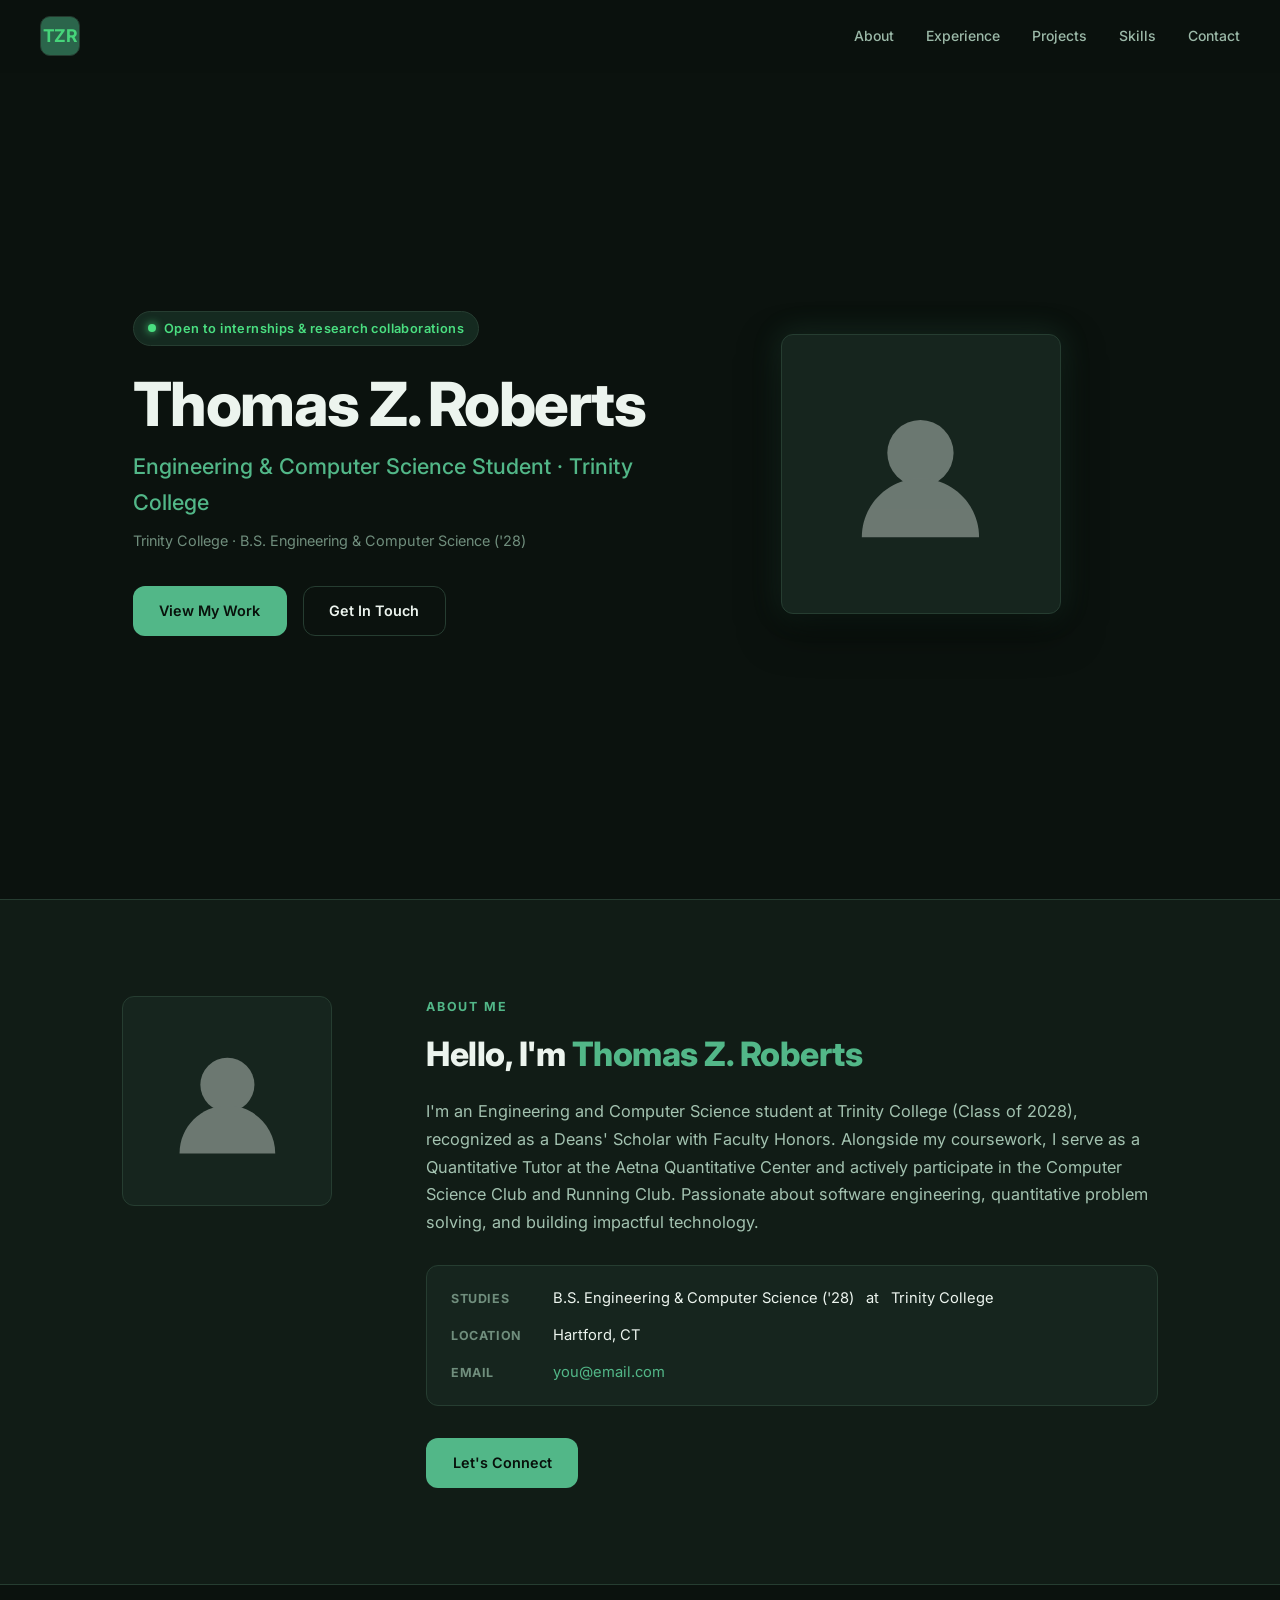
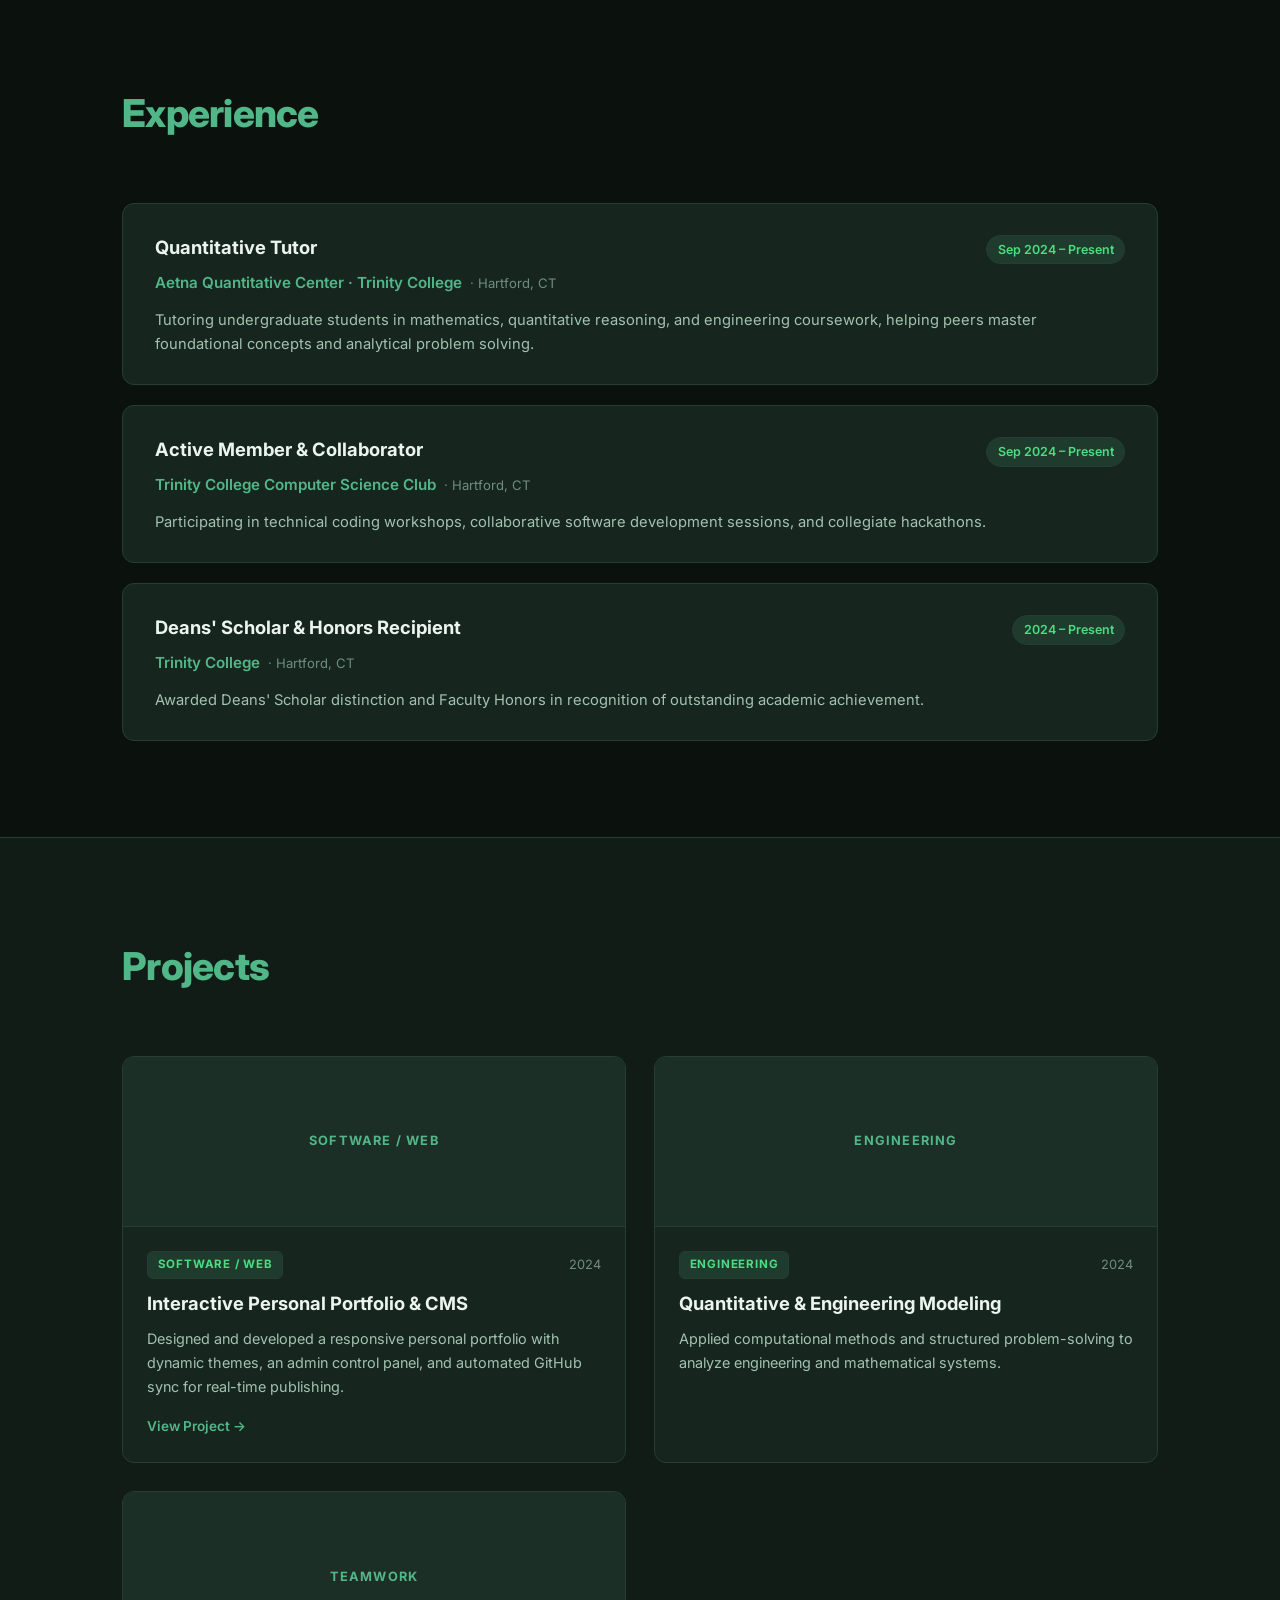
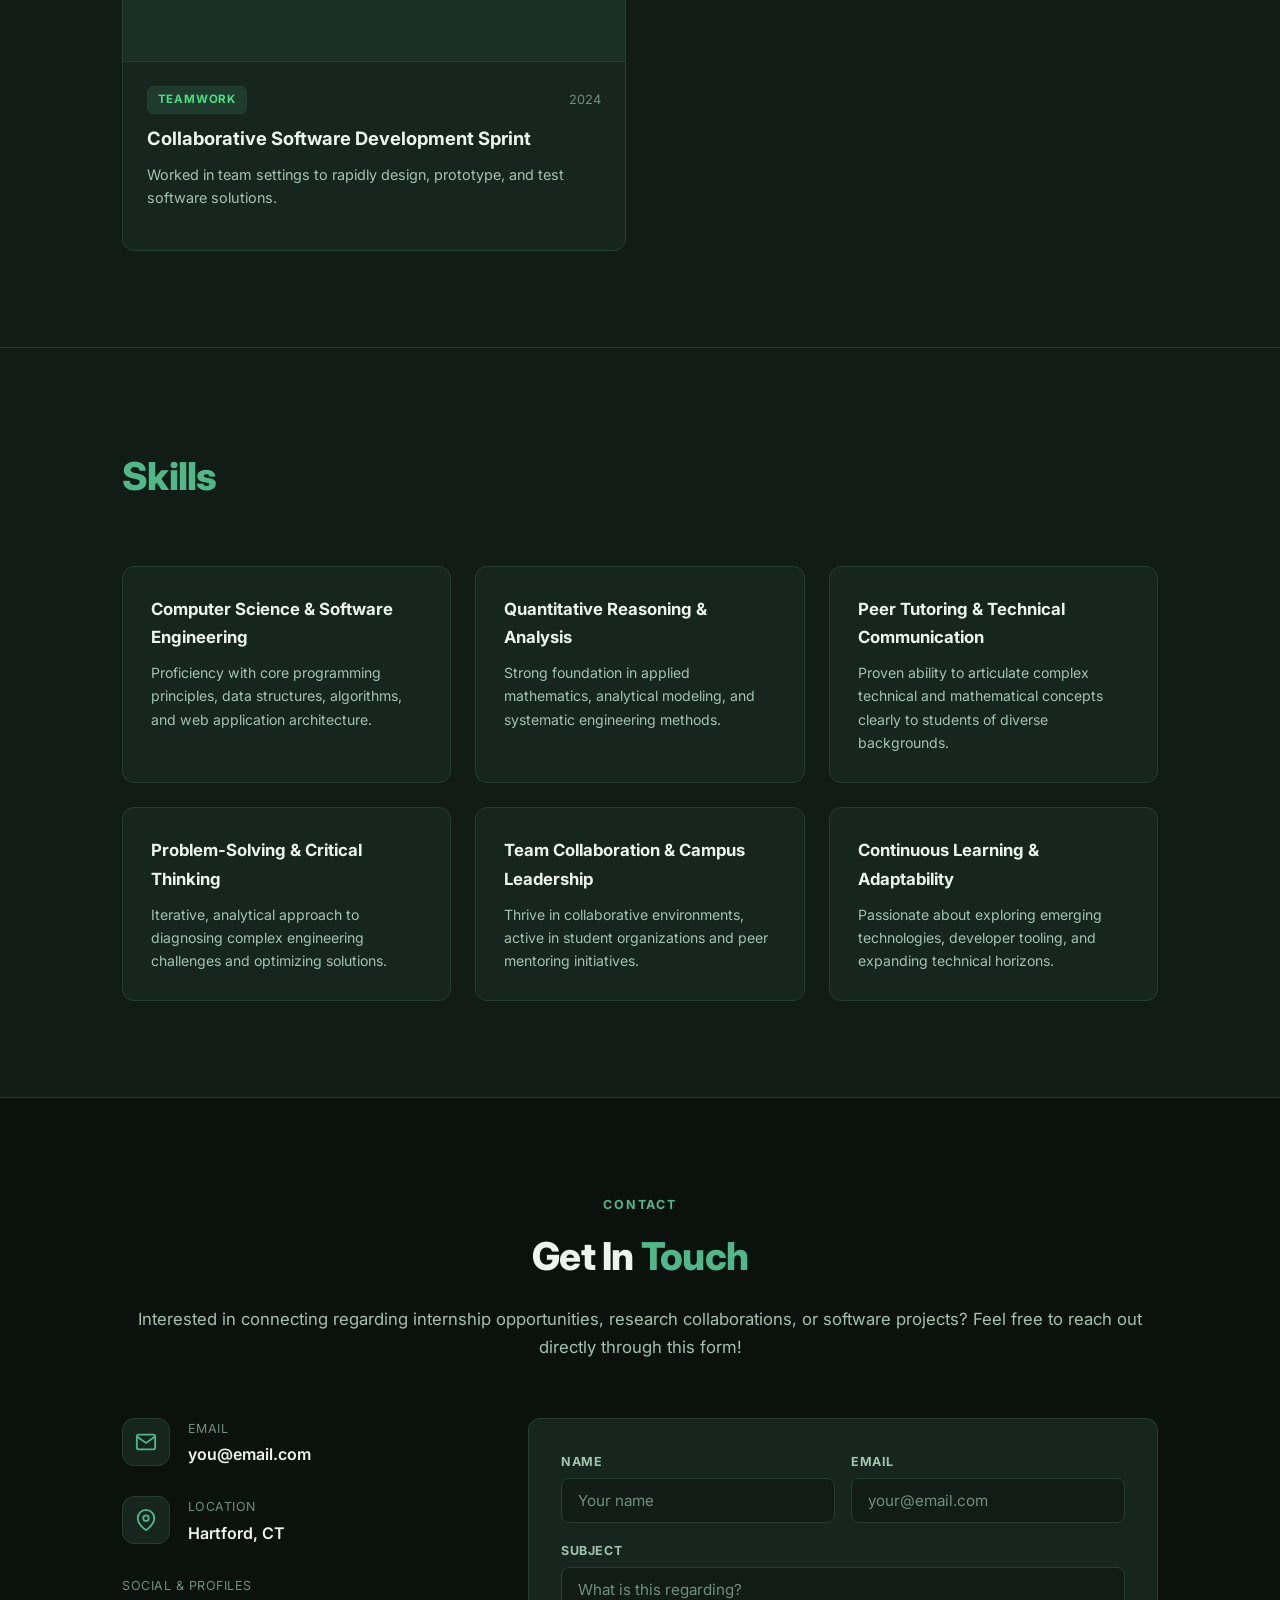
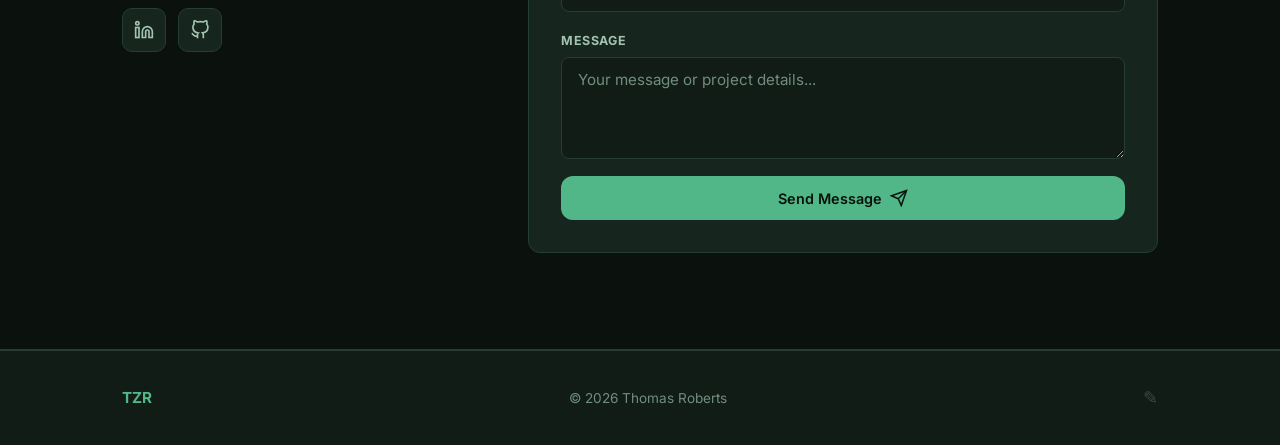
==== commit 40b783cd: "Remove duplicate eyebrow labels from Experience, Projects, and Skills" ====
--- a/index.html
+++ b/index.html
@@ -95,8 +95,7 @@
   <section id="experience" class="section experience reveal">
     <div class="container">
       <div class="section-header reveal">
-        <p class="label" id="experience-eyebrow">Experience</p>
-        <h2 id="experience-title-container"><span id="experience-title-prefix"></span><span class="green-accent" id="experience-title-accent">Experience</span></h2>
+        <h2 id="experience-title-container"><span class="green-accent" id="experience-title-accent">Experience</span></h2>
       </div>
       <div class="experience-timeline reveal" id="experience-list">
         <!-- Rendered by script.js -->
@@ -108,8 +107,7 @@
   <section id="projects" class="section projects">
     <div class="container">
       <div class="section-header reveal">
-        <p class="label" id="projects-eyebrow">Projects</p>
-        <h2 id="projects-title-container"><span id="projects-title-prefix"></span><span class="green-accent" id="projects-title-accent">Projects</span></h2>
+        <h2 id="projects-title-container"><span class="green-accent" id="projects-title-accent">Projects</span></h2>
       </div>
       <div class="projects-grid reveal" id="projects-grid">
         <!-- Rendered by script.js -->
@@ -121,8 +119,7 @@
   <section id="skills" class="section skills">
     <div class="container">
       <div class="section-header reveal">
-        <p class="label" id="skills-eyebrow">Skills</p>
-        <h2 id="skills-title-container"><span id="skills-title-prefix"></span><span class="green-accent" id="skills-title-accent">Skills</span></h2>
+        <h2 id="skills-title-container"><span class="green-accent" id="skills-title-accent">Skills</span></h2>
       </div>
       <div class="skills-grid reveal" id="skills-grid">
         <!-- Rendered by script.js -->
